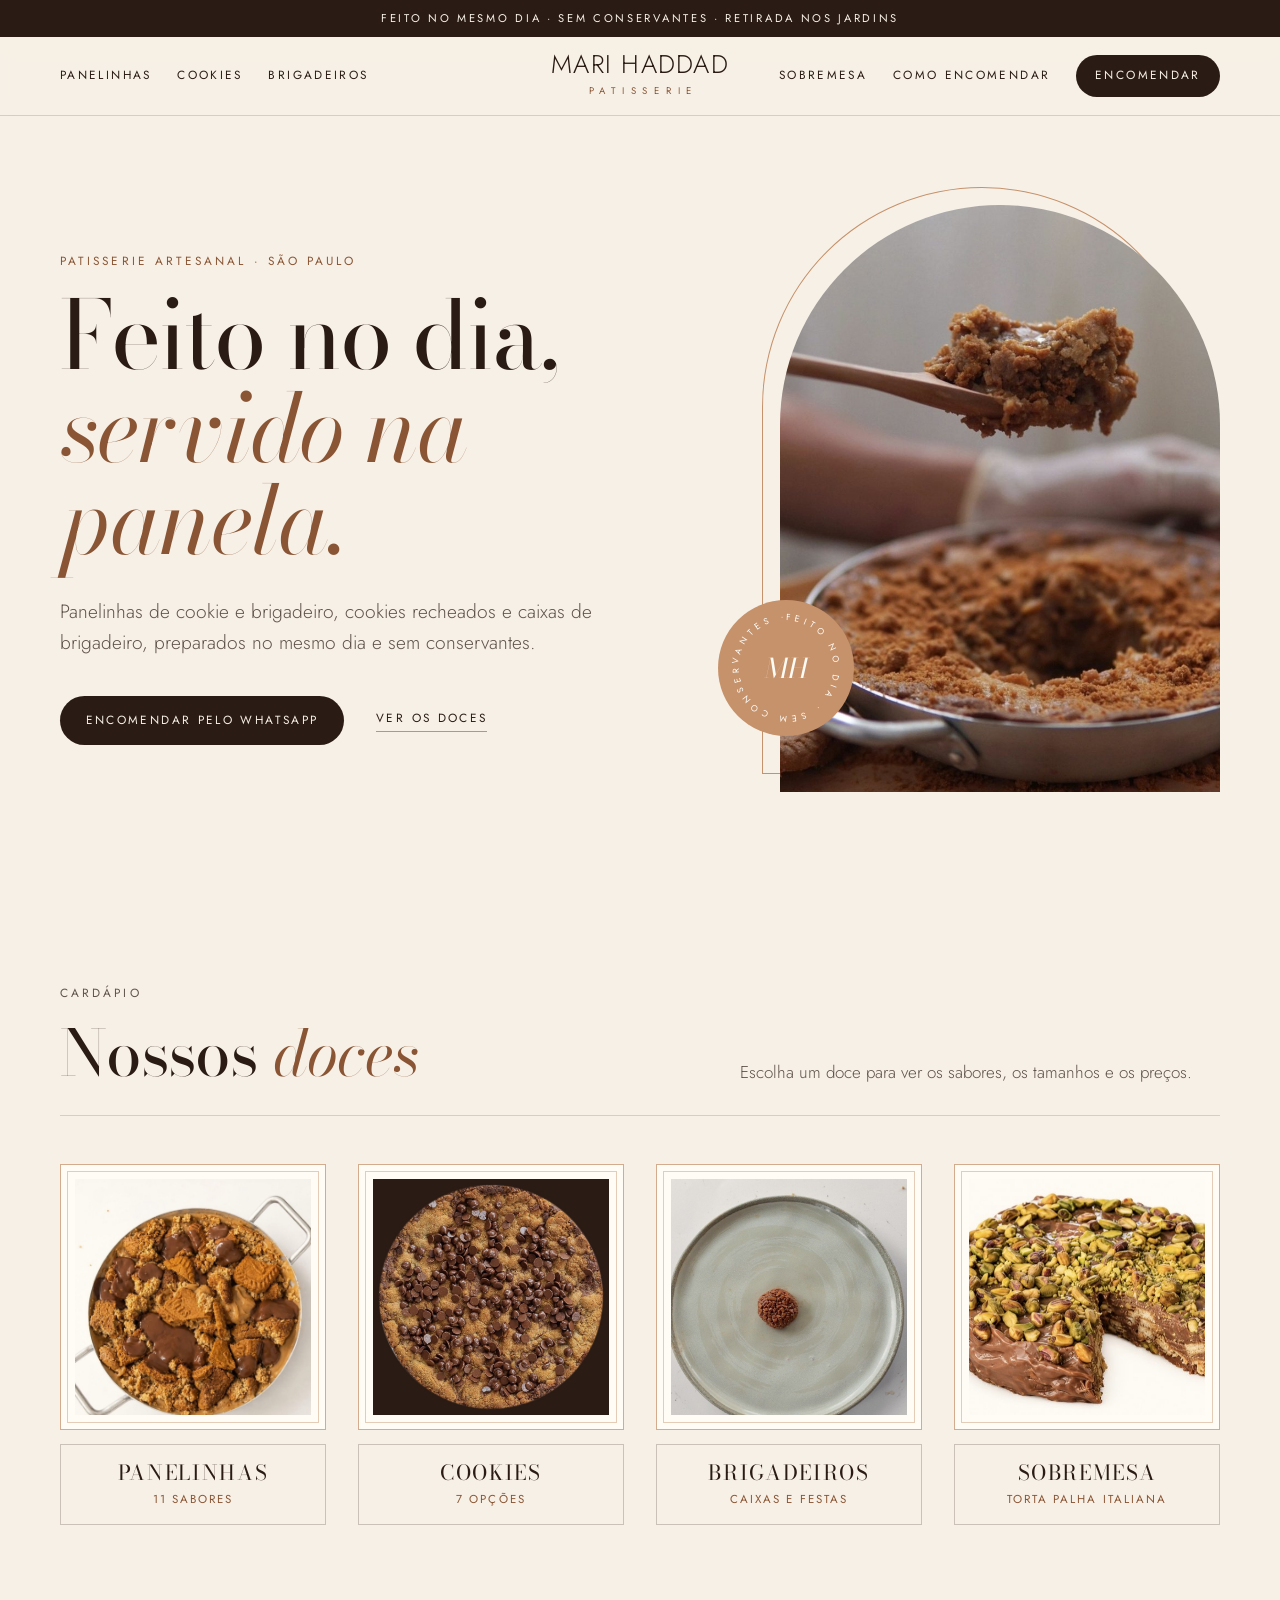
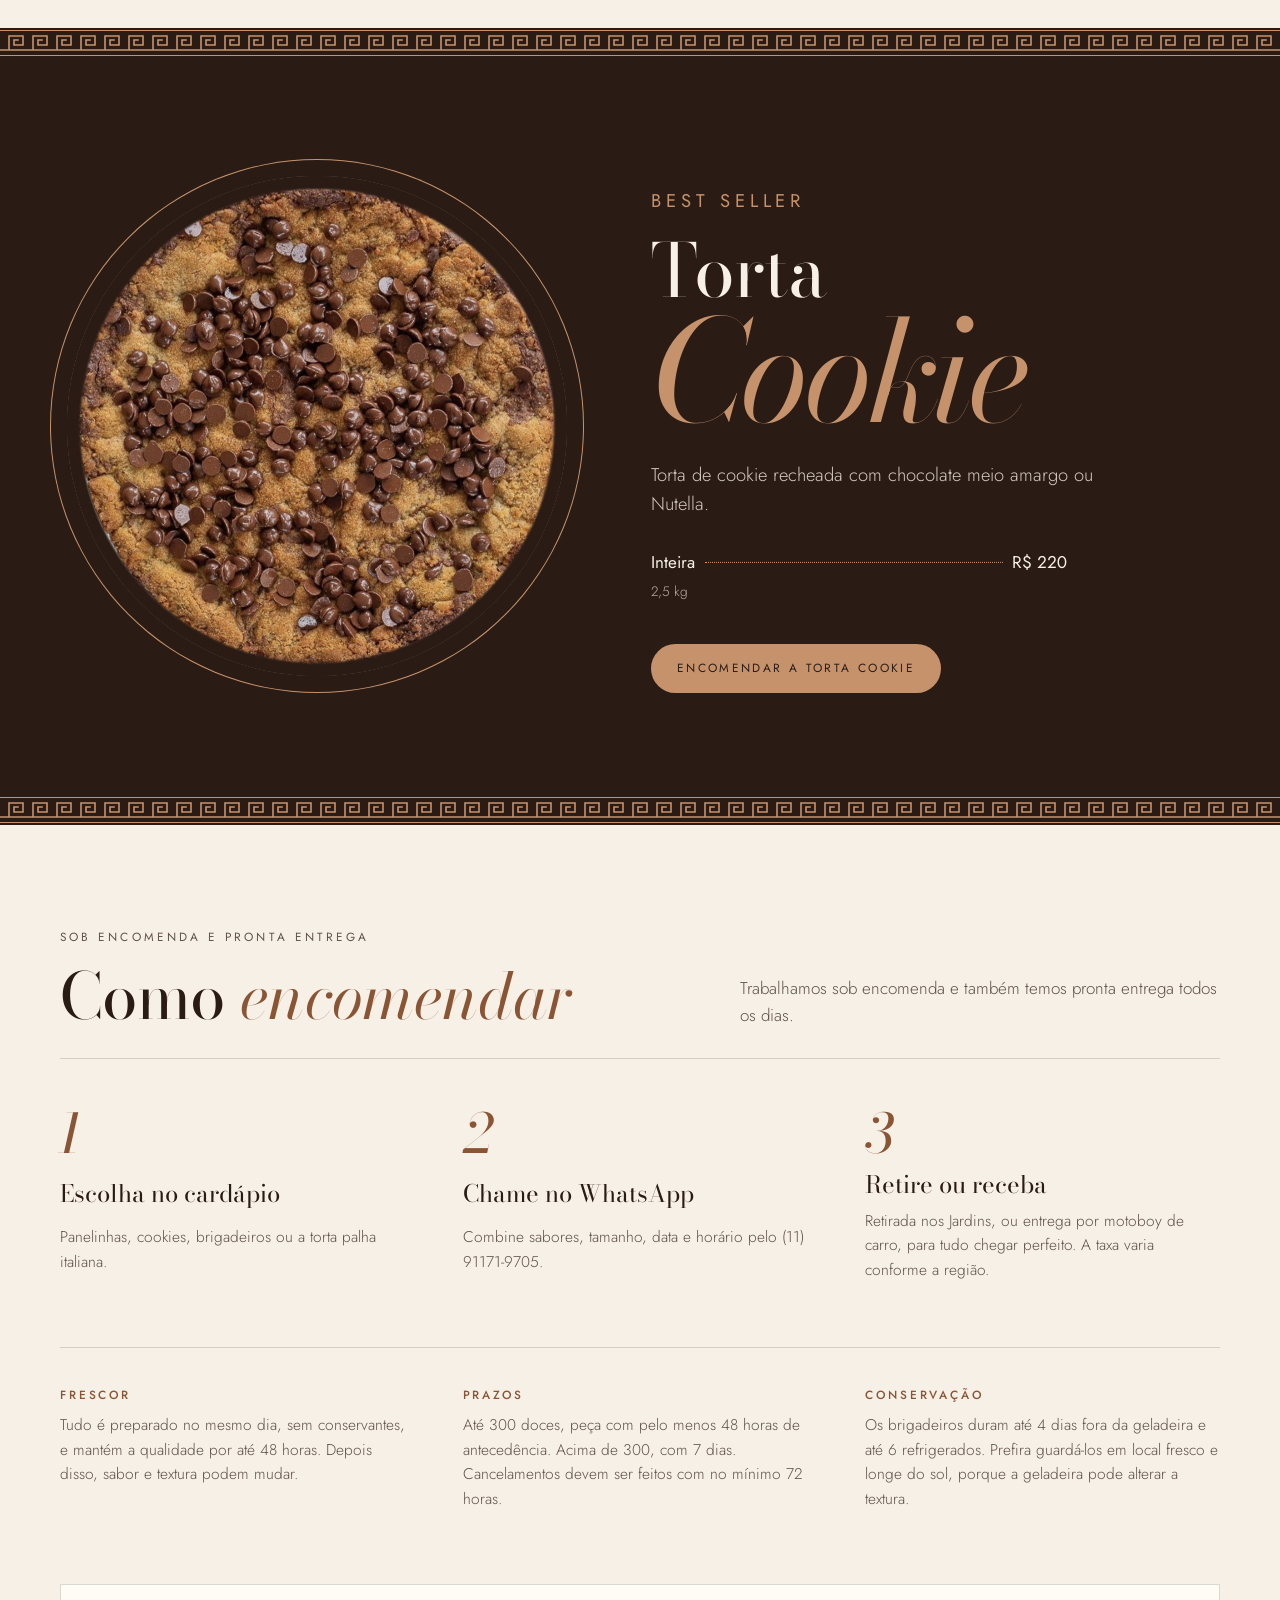
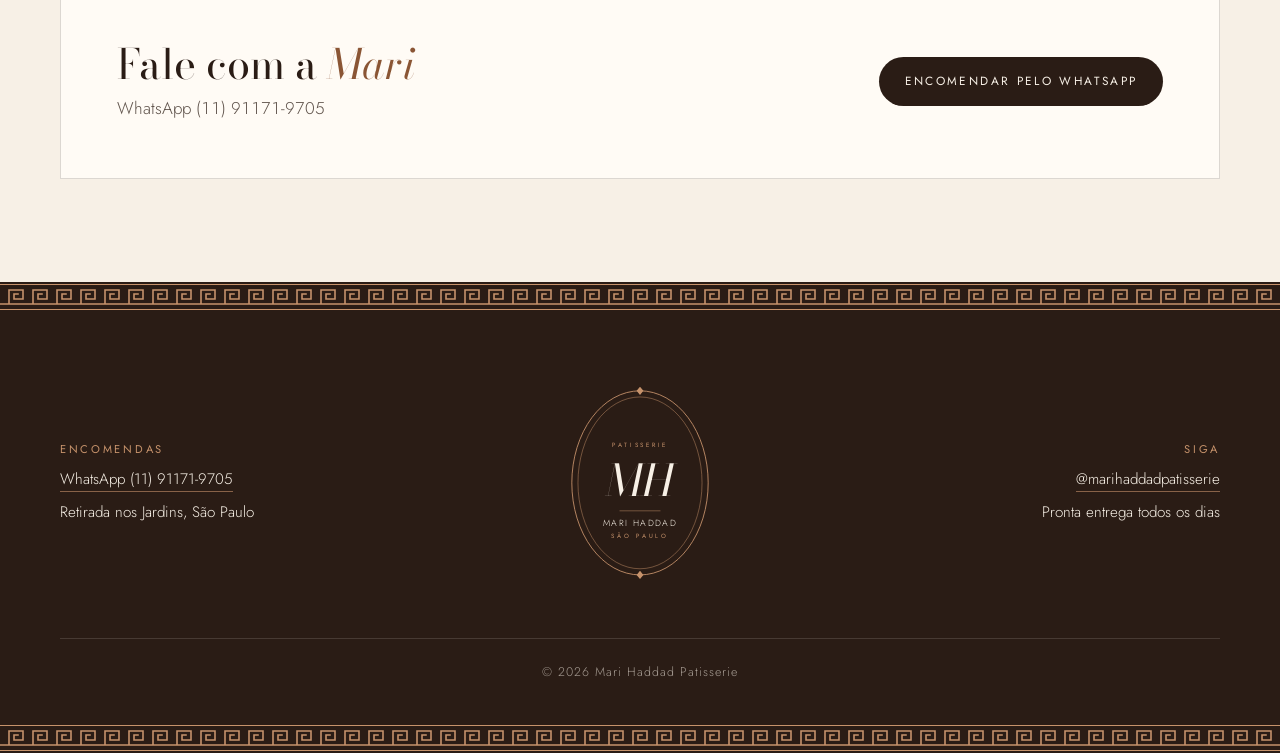
==== index.html @ 7f88c67e "Site minimalista: página inicial com os 4 doces e uma página para cada Co-Authored-By: Claude Opus 5" ====
<!DOCTYPE html>
<html lang="pt-BR">
<head>
<meta charset="utf-8">
<meta name="viewport" content="width=device-width, initial-scale=1">
<title>Mari Haddad Patisserie</title>
<meta name="description" content="Panelinhas de cookie e brigadeiro, cookies recheados, caixas de brigadeiro e tortas, feitos no dia e sem conservantes. Encomendas pelo WhatsApp, retirada nos Jardins, São Paulo.">
<meta property="og:title" content="Mari Haddad Patisserie">
<meta property="og:description" content="Panelinhas de cookie e brigadeiro, cookies recheados, caixas de brigadeiro e tortas, feitos no dia e sem conservantes. Encomendas pelo WhatsApp, retirada nos Jardins, São Paulo.">
<meta property="og:type" content="website">
<meta property="og:url" content="https://marihaddadpatisserie.pages.dev/">
<meta property="og:image" content="https://marihaddadpatisserie.pages.dev/img/og-logo.jpg">
<meta property="og:image:width" content="1200">
<meta property="og:image:height" content="630">
<meta property="og:image:alt" content="Logo Mari Haddad Patisserie">
<meta name="twitter:card" content="summary_large_image">
<meta name="theme-color" content="#2A1C15">
<link rel="icon" type="image/png" sizes="512x512" href="/img/icone-512.png">
<link rel="apple-touch-icon" href="/img/icone-180.png">
<link rel="preconnect" href="https://fonts.googleapis.com">
<link rel="preconnect" href="https://fonts.gstatic.com" crossorigin>
<link rel="stylesheet" href="https://fonts.googleapis.com/css2?family=Bodoni+Moda:ital,opsz,wght@0,6..96,400..600;1,6..96,400..600&amp;family=Jost:wght@300;400;500&amp;display=swap">
<link rel="stylesheet" href="estilo.css?v=3">
</head>
<body>

<div class="aviso">Feito no mesmo dia · Sem conservantes · Retirada nos Jardins</div>

<header class="cabecalho">
  <div class="cabecalho-inner">
    <nav class="nav nav-esq" aria-label="Cardápio"><a href="panelinhas.html">Panelinhas</a><a href="cookies.html">Cookies</a><a href="brigadeiros.html">Brigadeiros</a></nav>
    <a class="marca" href="index.html" aria-label="Mari Haddad Patisserie, início">
      <span class="marca-nome">MARI HADDAD</span>
      <span class="marca-sub">PATISSERIE</span>
    </a>
    <div class="nav nav-dir"><a href="sobremesa.html">Sobremesa</a><a href="index.html#encomendar">Como encomendar</a><a class="botao" href="https://wa.me/5511911719705?text=Ol%C3%A1%21%20Vim%20pelo%20site%20e%20gostaria%20de%20fazer%20uma%20encomenda." target="_blank" rel="noopener">Encomendar</a></div>
  </div>
  <nav class="nav-movel" aria-label="Seções"><a href="panelinhas.html">Panelinhas</a><a href="cookies.html">Cookies</a><a href="brigadeiros.html">Brigadeiros</a><a href="sobremesa.html">Sobremesa</a><a href="index.html#encomendar">Como encomendar</a></nav>
</header>

<main id="inicio">

  <section class="envelope hero">
    <div>
      <p class="sobre">Patisserie artesanal · São Paulo</p>
      <h1>Feito no dia, <em>servido na panela.</em></h1>
      <p class="lead">Panelinhas de cookie e brigadeiro, cookies recheados e caixas de brigadeiro, preparados no mesmo dia e sem conservantes.</p>
      <div class="acoes">
        <a class="botao" href="https://wa.me/5511911719705?text=Ol%C3%A1%21%20Vim%20pelo%20site%20e%20gostaria%20de%20fazer%20uma%20encomenda." target="_blank" rel="noopener">Encomendar pelo WhatsApp</a>
        <a class="link-seta" href="#doces">Ver os doces</a>
      </div>
    </div>
    <div class="hero-foto">
      <figure class="arco"><img src="img/lotus-biscoff.jpg" alt="Colherada da panelinha Lotus Biscoff" width="802" height="1100" fetchpriority="high"></figure>
      <svg class="selo" viewBox="0 0 200 200" aria-hidden="true">
            <circle cx="100" cy="100" r="100" class="selo-fundo"/>
            <defs><path id="anel" d="M100,30 a70,70 0 1,1 -0.01,0"/></defs>
            <g class="selo-anel"><text><textPath href="#anel" textLength="436" lengthAdjust="spacing">FEITO NO DIA • SEM CONSERVANTES • </textPath></text></g>
            <text x="100" y="114" text-anchor="middle" class="selo-mh">MH</text>
          </svg>
    </div>
  </section>

  <section class="secao" id="doces" aria-labelledby="t-doces">
    <div class="envelope">
      <div class="secao-cab">
        <div>
          <p class="sobre">Cardápio</p>
          <h2 id="t-doces">Nossos <em>doces</em></h2>
        </div>
        <p>Escolha um doce para ver os sabores, os tamanhos e os preços.</p>
      </div>
      <div class="categorias">
        <a class="categoria" href="panelinhas.html">
          <figure class="moldura"><span class="quadro"><img src="img/lotus-cookie.jpg" alt="" width="1060" height="1100" loading="lazy"></span></figure>
          <span class="rotulo-cat"><strong>Panelinhas</strong><span>11 sabores</span></span>
        </a>
        <a class="categoria" href="cookies.html">
          <figure class="moldura"><span class="quadro"><img class="escuro" src="img/torta-cookie.jpg" alt="" width="900" height="900" loading="lazy"></span></figure>
          <span class="rotulo-cat"><strong>Cookies</strong><span>7 opções</span></span>
        </a>
        <a class="categoria" href="brigadeiros.html">
          <figure class="moldura"><span class="quadro"><img src="img/brigadeiro-prato.jpg" alt="" width="990" height="767" loading="lazy"></span></figure>
          <span class="rotulo-cat"><strong>Brigadeiros</strong><span>Caixas e festas</span></span>
        </a>
        <a class="categoria" href="sobremesa.html">
          <figure class="moldura"><span class="quadro"><img src="img/torta-palha.jpg" alt="" width="632" height="429" loading="lazy"></span></figure>
          <span class="rotulo-cat"><strong>Sobremesa</strong><span>Torta palha italiana</span></span>
        </a>
      </div>
    </div>
  </section>

  <section class="destaque" id="best-seller" aria-labelledby="t-best">
    <div class="grega" aria-hidden="true"></div>
    <div class="envelope destaque-inner">
      <figure class="prato"><img src="img/torta-cookie.jpg" alt="Torta Cookie vista de cima, coberta de gotas de chocolate" width="900" height="900" loading="lazy"></figure>
      <div>
        <p class="sobre">Best seller</p>
        <h2 id="t-best">Torta <em>Cookie</em></h2>
        <p>Torta de cookie recheada com chocolate meio amargo ou Nutella.</p>
        <div class="menu"><div class="linha"><span class="rot">Inteira</span><span class="pontos" aria-hidden="true"></span><span class="valor">R$ 220</span></div><span class="nota">2,5 kg</span></div>
        <a class="botao" href="https://wa.me/5511911719705?text=Ol%C3%A1%21%20Vim%20pelo%20site%20e%20gostaria%20de%20encomendar%3A%20Torta%20Cookie." target="_blank" rel="noopener">Encomendar a Torta Cookie</a>
      </div>
    </div>
    <div class="grega" aria-hidden="true"></div>
  </section>

  <section class="secao" id="encomendar" aria-labelledby="t-enc">
    <div class="envelope">
      <div class="secao-cab">
        <div>
          <p class="sobre">Sob encomenda e pronta entrega</p>
          <h2 id="t-enc">Como <em>encomendar</em></h2>
        </div>
        <p>Trabalhamos sob encomenda e também temos pronta entrega todos os dias.</p>
      </div>
      <ol class="passos">
        <li><h3>Escolha no cardápio</h3><p>Panelinhas, cookies, brigadeiros ou a torta palha italiana.</p></li>
        <li><h3>Chame no WhatsApp</h3><p>Combine sabores, tamanho, data e horário pelo (11) 91171-9705.</p></li>
        <li><h3>Retire ou receba</h3><p>Retirada nos Jardins, ou entrega por motoboy de carro, para tudo chegar perfeito. A taxa varia conforme a região.</p></li>
      </ol>
      <div class="infos">
        <div><h3>Frescor</h3><p>Tudo é preparado no mesmo dia, sem conservantes, e mantém a qualidade por até 48 horas. Depois disso, sabor e textura podem mudar.</p></div>
        <div><h3>Prazos</h3><p>Até 300 doces, peça com pelo menos 48 horas de antecedência. Acima de 300, com 7 dias. Cancelamentos devem ser feitos com no mínimo 72 horas.</p></div>
        <div><h3>Conservação</h3><p>Os brigadeiros duram até 4 dias fora da geladeira e até 6 refrigerados. Prefira guardá-los em local fresco e longe do sol, porque a geladeira pode alterar a textura.</p></div>
      </div>
      <div class="chamada">
        <div>
          <h3>Fale com a <em>Mari</em></h3>
          <p>WhatsApp (11) 91171-9705</p>
        </div>
        <a class="botao" href="https://wa.me/5511911719705?text=Ol%C3%A1%21%20Vim%20pelo%20site%20e%20gostaria%20de%20fazer%20uma%20encomenda." target="_blank" rel="noopener">Encomendar pelo WhatsApp</a>
      </div>
    </div>
  </section>

</main>

<footer class="rodape">
  <div class="grega" aria-hidden="true"></div>
  <div class="envelope rodape-corpo">
    <div class="rodape-inner">
      <div class="rodape-col">
        <span class="rotulo">Encomendas</span>
        <a href="https://wa.me/5511911719705?text=Ol%C3%A1%21%20Vim%20pelo%20site%20e%20gostaria%20de%20fazer%20uma%20encomenda." target="_blank" rel="noopener">WhatsApp (11) 91171-9705</a>
        <span>Retirada nos Jardins, São Paulo</span>
      </div>
      <svg class="brasao" viewBox="0 0 220 290" role="img" aria-label="Mari Haddad Patisserie, São Paulo">
          <ellipse cx="110" cy="145" rx="100" ry="135" class="b-traco"/>
          <ellipse cx="110" cy="145" rx="91" ry="126" class="b-traco fino"/>
          <path d="M110 4 l5 6 -5 6 -5 -6z M110 274 l5 6 -5 6 -5 -6z" class="b-ponto"/>
          <text x="110" y="92" text-anchor="middle" class="b-sup">PATISSERIE</text>
          <text x="110" y="165" text-anchor="middle" class="b-mh">MH</text>
          <line x1="80" y1="186" x2="140" y2="186" class="b-traco fino"/>
          <text x="110" y="208" text-anchor="middle" class="b-nome">MARI HADDAD</text>
          <text x="110" y="226" text-anchor="middle" class="b-sup">SÃO PAULO</text>
        </svg>
      <div class="rodape-col dir">
        <span class="rotulo">Siga</span>
        <a href="https://www.instagram.com/marihaddadpatisserie/" target="_blank" rel="noopener">@marihaddadpatisserie</a>
        <span>Pronta entrega todos os dias</span>
      </div>
    </div>
    <p class="copyright">© 2026 Mari Haddad Patisserie</p>
  </div>
  <div class="grega" aria-hidden="true"></div>
</footer>

<a class="botao flutuante" href="https://wa.me/5511911719705?text=Ol%C3%A1%21%20Vim%20pelo%20site%20e%20gostaria%20de%20fazer%20uma%20encomenda." target="_blank" rel="noopener">Encomendar</a>

<script>
(function () {
  var botao = document.querySelector('.flutuante');
  var topo = document.querySelector('.hero .acoes');
  if (!botao) return;
  if (!topo || !('IntersectionObserver' in window)) { botao.classList.add('visivel'); return; }
  new IntersectionObserver(function (itens) {
    botao.classList.toggle('visivel', !itens[0].isIntersecting);
  }).observe(topo);
})();
</script>

</body>
</html>
---- estilo.css ----
:root {
  /* Cardápio de maison: logotipo centrado, hero em arco, intervalo escuro do best seller, preços com pontilhado de menu */
  --papel: #F7F0E6;
  --leite: #FFFBF5;
  --cacau: #2A1C15;
  --caramelo: #C6926B;
  --caramelo-tinta: #8A5534;
  --pistache: #DCDDC3;
  --linha: color-mix(in srgb, var(--cacau) 16%, transparent);
  --suave: color-mix(in srgb, var(--cacau) 74%, var(--papel));
  --display: "Bodoni Moda", "Bodoni 72", Didot, "Times New Roman", serif;
  --texto: "Jost", "Futura", "Avenir Next", "Helvetica Neue", Arial, sans-serif;
  --largura: 1240px;
  --gutter: clamp(16px, 4vw, 40px);
  color-scheme: light;
}
*, *::before, *::after { box-sizing: border-box; }
html { scroll-behavior: smooth; scroll-padding-top: 110px; }
body {
  margin: 0; background: var(--papel); color: var(--cacau);
  font-family: var(--texto); font-weight: 300; font-size: 1.0625rem; line-height: 1.6;
  -webkit-font-smoothing: antialiased; overflow-x: clip;
}
img { max-width: 100%; height: auto; display: block; }
a { color: inherit; }
a:focus-visible, button:focus-visible { outline: 2px solid var(--caramelo-tinta); outline-offset: 3px; }
h1, h2, h3 { font-family: var(--display); font-weight: 400; margin: 0; text-wrap: balance; }
h2 { font-size: clamp(2.4rem, 5.4vw, 4rem); line-height: 1.02; letter-spacing: -0.01em; }
h2 em, h1 em { color: var(--caramelo-tinta); }
h3 { font-size: 1.6rem; line-height: 1.15; }
p { margin: 0; }
.envelope { max-width: var(--largura); margin: 0 auto; padding-inline: var(--gutter); }
.sobre {
  font-size: 0.74rem; letter-spacing: 0.26em; text-transform: uppercase; font-weight: 400;
  color: var(--caramelo-tinta); margin-bottom: 1.1rem;
}

/* Aviso e cabeçalho */
.aviso {
  background: var(--cacau); color: var(--papel); text-align: center;
  font-size: 0.7rem; letter-spacing: 0.24em; text-transform: uppercase; font-weight: 400;
  padding: 0.6rem var(--gutter);
}
.cabecalho {
  position: sticky; top: 0; z-index: 20;
  background: color-mix(in srgb, var(--papel) 93%, transparent);
  backdrop-filter: blur(10px); -webkit-backdrop-filter: blur(10px);
  border-bottom: 1px solid var(--linha);
}
.cabecalho-inner {
  max-width: var(--largura); margin: 0 auto; padding: 0.95rem var(--gutter);
  display: grid; grid-template-columns: 1fr auto 1fr; align-items: center; gap: 1.5rem;
}
.nav { display: flex; gap: 1.6rem; align-items: center; }
.nav a, .nav-movel a {
  font-size: 0.74rem; letter-spacing: 0.2em; text-transform: uppercase; font-weight: 400;
  text-decoration: none; white-space: nowrap;
}
.nav a:hover, .nav-movel a:hover { color: var(--caramelo-tinta); }
.nav-dir { justify-content: flex-end; }
.marca { text-align: center; text-decoration: none; display: block; }
.marca-nome { display: block; font-weight: 300; font-size: 1.6rem; letter-spacing: 0.05em; line-height: 1; }
.marca-sub {
  display: block; font-weight: 400; font-size: 0.6rem; letter-spacing: 0.7em; padding-left: 0.7em;
  margin-top: 0.4rem; color: var(--caramelo-tinta);
}
.botao {
  display: inline-flex; align-items: center; justify-content: center; gap: 0.6rem;
  background: var(--cacau); color: var(--papel); text-decoration: none;
  font-size: 0.74rem; letter-spacing: 0.2em; text-transform: uppercase; font-weight: 400;
  padding: 0.95rem 1.6rem; border-radius: 999px; transition: background .3s ease, color .3s ease;
}
.botao:hover { background: var(--caramelo-tinta); }
.nav .botao { padding: 0.7rem 1.2rem; }
.nav-movel { display: none; }
.flutuante { display: none; }

/* Hero */
.hero {
  display: grid; grid-template-columns: 1.15fr 0.85fr; gap: clamp(2.5rem, 6vw, 6rem); align-items: center;
  padding-block: clamp(3rem, 7vw, 6.5rem);
}
h1 {
  font-size: clamp(3.1rem, 7.4vw, 6.6rem); line-height: 0.98; letter-spacing: -0.02em;
}
h1 em { display: block; }
.lead { font-size: 1.2rem; max-width: 34rem; margin-top: 1.8rem; color: var(--suave); }
.acoes { display: flex; flex-wrap: wrap; align-items: center; gap: 1.2rem 2rem; margin-top: 2.4rem; }
.link-seta {
  font-size: 0.74rem; letter-spacing: 0.2em; text-transform: uppercase; font-weight: 400;
  text-decoration: none; border-bottom: 1px solid var(--caramelo); padding-bottom: 3px;
}
.hero-foto { position: relative; justify-self: end; width: 100%; max-width: 440px; }
.hero-foto::before {
  content: ""; position: absolute; inset: 0; transform: translate(-18px, -18px);
  border: 1px solid var(--caramelo); border-radius: 50% 50% 0 0 / 37.5% 37.5% 0 0; pointer-events: none;
}
.arco {
  position: relative; z-index: 1; aspect-ratio: 3 / 4; overflow: hidden;
  border-radius: 50% 50% 0 0 / 37.5% 37.5% 0 0; margin: 0;
}
.arco img { width: 100%; height: 100%; object-fit: cover; }
.selo { position: absolute; z-index: 2; width: 136px; left: -62px; bottom: 56px; overflow: visible; }
.selo-fundo { fill: var(--caramelo); }
.selo-anel { transform-origin: 100px 100px; animation: girar 40s linear infinite; }
.selo-anel text { fill: var(--leite); font-family: var(--texto); font-size: 13px; font-weight: 400; }
.selo-mh { fill: var(--leite); font-family: var(--display); font-style: italic; font-size: 40px; }
@keyframes girar { to { transform: rotate(360deg); } }

/* Best seller */
.destaque { background: var(--cacau); color: var(--papel); }
.destaque-inner {
  display: grid; grid-template-columns: 0.95fr 1.05fr; gap: clamp(2.5rem, 6vw, 6rem); align-items: center;
  padding-block: clamp(4rem, 8vw, 7rem);
}
.prato {
  margin: 0; border-radius: 50%; overflow: hidden; aspect-ratio: 1;
  box-shadow: 0 0 0 16px var(--cacau), 0 0 0 17px var(--caramelo);
  max-width: 500px; width: 100%; justify-self: center;
}
.prato img { width: 100%; height: 100%; object-fit: cover; }
.destaque .sobre { color: var(--caramelo); }
.destaque h2 { font-size: clamp(3rem, 6vw, 4.6rem); }
.destaque h2 em { display: block; color: var(--caramelo); font-size: clamp(4.4rem, 11vw, 9.5rem); line-height: 0.9; letter-spacing: -0.03em; }
.destaque p { font-size: 1.15rem; max-width: 30rem; margin-top: 1.6rem; color: color-mix(in srgb, var(--papel) 82%, var(--cacau)); }
.destaque .menu { max-width: 26rem; margin-top: 1.6rem; }
.destaque .pontos { border-color: var(--caramelo); }
.destaque .botao { background: var(--caramelo); color: var(--cacau); margin-top: 2.2rem; }
.destaque .botao:hover { background: var(--papel); }

/* Seções */
.secao { padding-block: clamp(4rem, 8vw, 7rem); }
.secao-cab {
  display: grid; grid-template-columns: 1fr minmax(0, 30rem); gap: 1.5rem 3rem; align-items: end;
  padding-bottom: 1.8rem; margin-bottom: 3rem; border-bottom: 1px solid var(--linha);
}
.secao-cab p { color: var(--suave); }

/* Menu com pontilhado */
.menu { margin: 0; display: grid; gap: 0.15rem; }
.linha { display: flex; align-items: baseline; gap: 0.6rem; }
.menu .linha { padding-block: 0.3rem; }
.rot { font-weight: 400; white-space: nowrap; }
.nota { display: block; font-size: 0.85rem; color: var(--suave); margin: -0.15rem 0 0.35rem; }
.destaque .nota { color: color-mix(in srgb, var(--papel) 70%, var(--cacau)); }
.pontos { flex: 1; min-width: 1.5rem; border-bottom: 1px dotted var(--caramelo-tinta); transform: translateY(-0.3em); }
.valor, .preco { margin: 0; font-weight: 400; font-variant-numeric: tabular-nums lining-nums; white-space: nowrap; }

/* Panelinhas */
.grade { display: grid; grid-template-columns: repeat(2, minmax(0, 1fr)); gap: 2.6rem 1rem; }
@media (min-width: 700px) { .grade { grid-template-columns: repeat(3, minmax(0, 1fr)); gap: 3.2rem 2rem; } }
@media (min-width: 1100px) { .grade { grid-template-columns: repeat(4, minmax(0, 1fr)); gap: 3.4rem 2.2rem; } }
.item { display: flex; flex-direction: column; gap: 0.6rem; }
.moldura {
  margin: 0 0 0.5rem; background: var(--leite);
  padding: clamp(9px, 1.4vw, 14px);
  border: 1px solid color-mix(in srgb, var(--caramelo) 75%, transparent);
  outline: 1px solid color-mix(in srgb, var(--caramelo) 45%, transparent);
  outline-offset: calc(-1 * clamp(5px, 0.8vw, 8px));
}
.quadro { display: block; position: relative; aspect-ratio: 1; overflow: hidden; }
.quadro img { position: absolute; inset: 0; width: 100%; height: 100%; object-fit: cover; mix-blend-mode: multiply; transition: transform .7s ease; }
.item:hover .quadro img { transform: scale(1.04); }
.desc { font-size: 0.97rem; color: var(--suave); }
.item-pe { margin-top: auto; display: grid; gap: 1rem; padding-top: 0.4rem; }
.pedir {
  justify-self: start; align-self: start; font-size: 0.72rem; letter-spacing: 0.2em; text-transform: uppercase; font-weight: 500;
  color: var(--caramelo-tinta); text-decoration: none; border-bottom: 1px solid currentColor; padding-bottom: 2px;
}
.pedir:hover { color: var(--cacau); }

/* Cookies */
.cookies-sec { background: var(--leite); }
.cookies { list-style: none; margin: 0; padding: 0; display: grid; grid-template-columns: repeat(2, minmax(0, 1fr)); gap: 2.6rem 4rem; }
.cookie { display: grid; grid-template-columns: 96px 1fr; gap: 1.4rem; align-items: start; }
.mini { width: 96px; aspect-ratio: 4 / 5; object-fit: cover; border-radius: 48px 48px 0 0; }
.cookie-texto { display: grid; gap: 0.5rem; }
.cookie-linha h3 { font-size: 1.45rem; }
.cookie-texto p { font-size: 0.97rem; color: var(--suave); }

/* Brigadeiros */
.brig { display: grid; grid-template-columns: 1fr 1fr; gap: clamp(2.5rem, 6vw, 6rem); align-items: start; }
.colagem { position: relative; padding-bottom: 18%; margin: 0; }
.colagem .grande {
  width: 82%; aspect-ratio: 5 / 6; object-fit: cover; background: var(--leite);
  padding: 12px; border: 1px solid color-mix(in srgb, var(--caramelo) 75%, transparent);
  outline: 1px solid color-mix(in srgb, var(--caramelo) 45%, transparent); outline-offset: -7px;
}
.colagem .pequena {
  position: absolute; right: 0; bottom: 0; width: 42%; aspect-ratio: 3 / 4; object-fit: cover;
  border: 10px solid var(--papel);
  outline: 1px solid color-mix(in srgb, var(--caramelo) 75%, transparent); outline-offset: -4px;
}
.blocos { display: grid; gap: 2.6rem; }
.bloco { display: grid; gap: 0.8rem; padding-bottom: 2.6rem; border-bottom: 1px solid var(--linha); }
.bloco:last-child { border-bottom: 0; padding-bottom: 0; }
.bloco p { color: var(--suave); font-size: 0.97rem; }
.sabores { list-style: none; padding: 0; margin: 0.2rem 0 0; display: flex; flex-wrap: wrap; gap: 0.5rem; }
.sabores li {
  font-size: 0.72rem; letter-spacing: 0.16em; text-transform: uppercase; font-weight: 400;
  border: 1px solid var(--caramelo); color: var(--caramelo-tinta); padding: 0.35rem 0.8rem; border-radius: 999px;
}

/* Sobremesa */
.sobremesa-sec { background: var(--pistache); }
.sobremesa { display: grid; grid-template-columns: 0.9fr 1.1fr; gap: clamp(2.5rem, 6vw, 6rem); align-items: center; }
.sobremesa .sobre { color: var(--cacau); }
.sobremesa p { font-size: 1.1rem; max-width: 30rem; margin-top: 1.4rem; color: color-mix(in srgb, var(--cacau) 80%, var(--pistache)); }
.sobremesa .menu { max-width: 24rem; margin-top: 1.6rem; }
.sobremesa .pontos { border-color: var(--cacau); }
.sobremesa .nota-pe { font-size: 0.9rem; margin-top: 0.8rem; }
.sobremesa .botao { margin-top: 2rem; }
.tortas { position: relative; margin: 0; }
.tortas .inteira { width: 100%; mix-blend-mode: multiply; }
.tortas .fatia {
  width: 46%; position: absolute; left: 0; top: -12%; aspect-ratio: 3 / 2; object-fit: cover;
  border: 10px solid var(--pistache);
}

/* Como encomendar */
.passos { list-style: none; margin: 0; padding: 0; display: grid; grid-template-columns: repeat(3, minmax(0, 1fr)); gap: 2rem 3rem; counter-reset: passo; }
.passos li { counter-increment: passo; display: grid; gap: 0.6rem; }
.passos li::before {
  content: counter(passo); font-family: var(--display); font-style: italic; font-size: 3.4rem; line-height: 1;
  color: var(--caramelo-tinta);
}
.passos h3 { font-size: 1.5rem; }
.passos p { color: var(--suave); font-size: 0.97rem; }
.infos {
  display: grid; grid-template-columns: repeat(3, minmax(0, 1fr)); gap: 2rem 3rem;
  margin-top: 4rem; padding-top: 2.5rem; border-top: 1px solid var(--linha);
}
.infos h3 {
  font-family: var(--texto); font-size: 0.74rem; letter-spacing: 0.24em; text-transform: uppercase; font-weight: 500;
  color: var(--caramelo-tinta); margin-bottom: 0.7rem;
}
.infos p { font-size: 0.97rem; color: var(--suave); }
.chamada {
  margin-top: 4.5rem; background: var(--leite); border: 1px solid var(--linha);
  padding: clamp(2rem, 5vw, 3.5rem); display: flex; flex-wrap: wrap; align-items: center; justify-content: space-between; gap: 1.5rem 3rem;
}
.chamada h3 { font-size: clamp(1.9rem, 3.6vw, 2.6rem); }
.chamada h3 em { color: var(--caramelo-tinta); }
.chamada p { color: var(--suave); margin-top: 0.4rem; font-variant-numeric: tabular-nums; }

/* Friso de grega */
.grega { position: relative; height: 30px; background: var(--cacau); }
.grega::before {
  content: ""; position: absolute; inset: 0; background: var(--caramelo);
  -webkit-mask: url("data:image/svg+xml,%3Csvg xmlns='http://www.w3.org/2000/svg' width='24' height='30' viewBox='0 0 24 30'%3E%3Cg fill='none' stroke='%23000' stroke-linecap='square'%3E%3Cpath d='M0 2.5H24M0 27.5H24' stroke-width='1'/%3E%3Cpath d='M0 22H24M5 22V8H19V17H10V12H14' stroke-width='1.6'/%3E%3C/g%3E%3C/svg%3E") repeat-x center / 24px 30px;
  mask: url("data:image/svg+xml,%3Csvg xmlns='http://www.w3.org/2000/svg' width='24' height='30' viewBox='0 0 24 30'%3E%3Cg fill='none' stroke='%23000' stroke-linecap='square'%3E%3Cpath d='M0 2.5H24M0 27.5H24' stroke-width='1'/%3E%3Cpath d='M0 22H24M5 22V8H19V17H10V12H14' stroke-width='1.6'/%3E%3C/g%3E%3C/svg%3E") repeat-x center / 24px 30px;
}

/* Rodapé */
.rodape { background: var(--cacau); color: var(--papel); }
.rodape-corpo { padding-block: 4.5rem 2.5rem; }
.rodape-inner { display: grid; grid-template-columns: 1fr auto 1fr; gap: 2.5rem; align-items: center; }
.rodape-col { display: grid; gap: 0.5rem; font-size: 0.95rem; }
.rodape-col.dir { text-align: right; }
.rodape-col .rotulo { font-size: 0.7rem; letter-spacing: 0.24em; text-transform: uppercase; color: var(--caramelo); font-weight: 400; }
.rodape a { text-decoration: none; border-bottom: 1px solid color-mix(in srgb, var(--caramelo) 60%, transparent); justify-self: start; }
.rodape-col.dir a { justify-self: end; }
.brasao { width: 150px; }
.b-traco { fill: none; stroke: var(--caramelo); stroke-width: 1.3; }
.b-traco.fino { stroke-width: 0.7; }
.b-ponto { fill: var(--caramelo); }
.b-sup { fill: var(--caramelo); font-family: var(--texto); font-size: 9px; letter-spacing: 4px; font-weight: 400; }
.b-mh { fill: var(--papel); font-family: var(--display); font-style: italic; font-size: 64px; }
.b-nome { fill: var(--papel); font-family: var(--texto); font-size: 13px; letter-spacing: 2px; font-weight: 300; }
.copyright {
  margin-top: 3.5rem; padding-top: 1.5rem; border-top: 1px solid color-mix(in srgb, var(--papel) 14%, transparent);
  font-size: 0.78rem; letter-spacing: 0.08em; color: color-mix(in srgb, var(--papel) 60%, var(--cacau)); text-align: center;
}

/* Responsivo */
@media (max-width: 960px) {
  .nav-esq, .nav-dir { display: none; }
  .cabecalho-inner { grid-template-columns: 1fr; padding-block: 0.8rem 0.5rem; }
  .marca-nome { font-size: 1.35rem; }
  .nav-movel {
    display: flex; gap: 1.4rem; overflow-x: auto; padding: 0.55rem var(--gutter) 0.75rem;
    scrollbar-width: none; justify-content: safe center;
  }
  .nav-movel::-webkit-scrollbar { display: none; }
  .flutuante {
    display: inline-flex; position: fixed; z-index: 30; right: 16px; bottom: 16px;
    box-shadow: 0 10px 30px color-mix(in srgb, var(--cacau) 30%, transparent);
    opacity: 0; transform: translateY(14px); pointer-events: none;
    transition: opacity .3s ease, transform .3s ease;
  }
  .flutuante.visivel { opacity: 1; transform: none; pointer-events: auto; }
  .hero, .destaque-inner, .brig, .sobremesa { grid-template-columns: 1fr; }
  .hero-foto { justify-self: center; max-width: 290px; margin-top: 1.5rem; }
  .prato { max-width: 300px; }
  .colagem { max-width: 360px; margin-inline: auto; }
  .tortas { max-width: 380px; margin-inline: auto; }
  .hero-foto::before { transform: translate(-12px, -12px); }
  .selo { width: 104px; left: -8px; bottom: 32px; }
  .secao-cab { grid-template-columns: 1fr; }
  .cookies { grid-template-columns: 1fr; }
  .passos, .infos { grid-template-columns: 1fr; }
  .tortas { margin-top: 3rem; }
  .rodape-inner { grid-template-columns: 1fr; justify-items: center; text-align: center; }
  .rodape-col, .rodape-col.dir { text-align: center; justify-items: center; }
  .rodape a, .rodape-col.dir a { justify-self: center; }
}
@media (max-width: 699px) {
  .item h3 { font-size: 1.12rem; }
  .item .desc { font-size: 0.8rem; line-height: 1.45; }
  .item .menu { font-size: 0.86rem; }
  .item .nota { font-size: 0.74rem; }
  .item .pedir { font-size: 0.62rem; letter-spacing: 0.16em; }
}
@media (max-width: 420px) {
  .cookie { grid-template-columns: 76px 1fr; gap: 1rem; }
  .mini { width: 76px; border-radius: 38px 38px 0 0; }
  .cookie-linha h3 { font-size: 1.3rem; min-width: 0; }
}
@media (prefers-reduced-motion: reduce) {
  html { scroll-behavior: auto; }
  .selo-anel { animation: none; }
  .flutuante { transition: none; }
  .quadro img { transition: none; }
}

/* Categorias (página inicial) */
.categorias { display: grid; grid-template-columns: repeat(2, minmax(0, 1fr)); gap: 2rem 1rem; }
@media (min-width: 900px) { .categorias { grid-template-columns: repeat(4, minmax(0, 1fr)); gap: 2.5rem 2rem; } }
.categoria { display: grid; grid-template-rows: auto 1fr; gap: 0.9rem; text-decoration: none; }
.categoria .moldura { margin: 0; }
.categoria:hover .quadro img { transform: scale(1.04); }
.rotulo-cat {
  display: grid; gap: 0.3rem; text-align: center; padding: 1rem 0.6rem;
  border: 1px solid color-mix(in srgb, var(--cacau) 22%, transparent);
  transition: background .3s ease, border-color .3s ease;
}
.rotulo-cat strong {
  font-family: var(--display); font-weight: 400; text-transform: uppercase;
  letter-spacing: 0.08em; font-size: clamp(1rem, 2.4vw, 1.3rem); line-height: 1.15;
}
.rotulo-cat span { font-size: 0.72rem; letter-spacing: 0.18em; text-transform: uppercase; color: var(--caramelo-tinta); font-weight: 400; }
.categoria:hover .rotulo-cat { background: var(--leite); border-color: var(--caramelo); }
.quadro img.escuro { mix-blend-mode: normal; }

/* Voltar (páginas de categoria) */
.voltar { padding-top: 2rem; }
.voltar a {
  font-size: 0.72rem; letter-spacing: 0.2em; text-transform: uppercase; font-weight: 400;
  text-decoration: none; border-bottom: 1px solid var(--caramelo); padding-bottom: 3px;
}
.pagina-cat .secao:first-of-type { padding-top: 2.5rem; }
.chamada-pagina { padding-block: 0 clamp(3.5rem, 7vw, 6rem); }
.chamada-pagina .chamada { margin-top: 0; }
@media (prefers-reduced-motion: reduce) { .rotulo-cat { transition: none; } }
.flutuante { border: 1px solid var(--caramelo); }
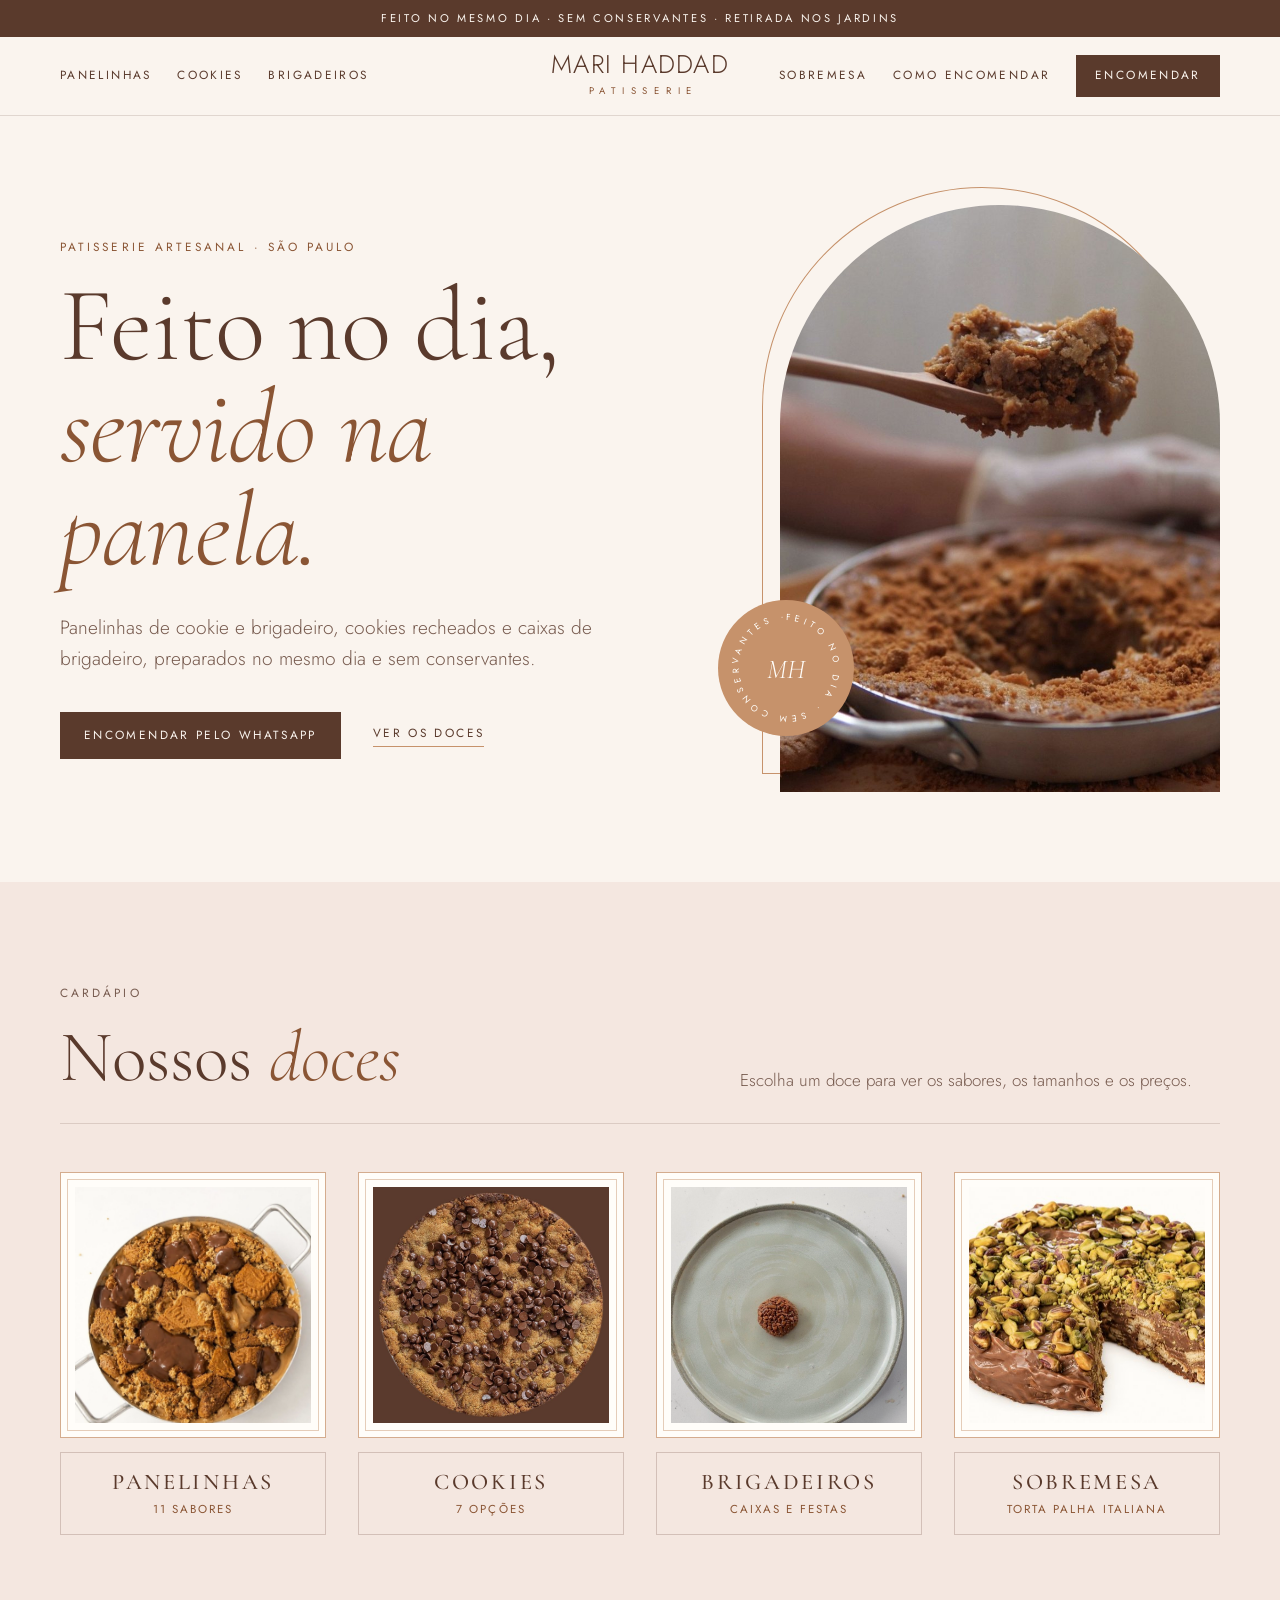
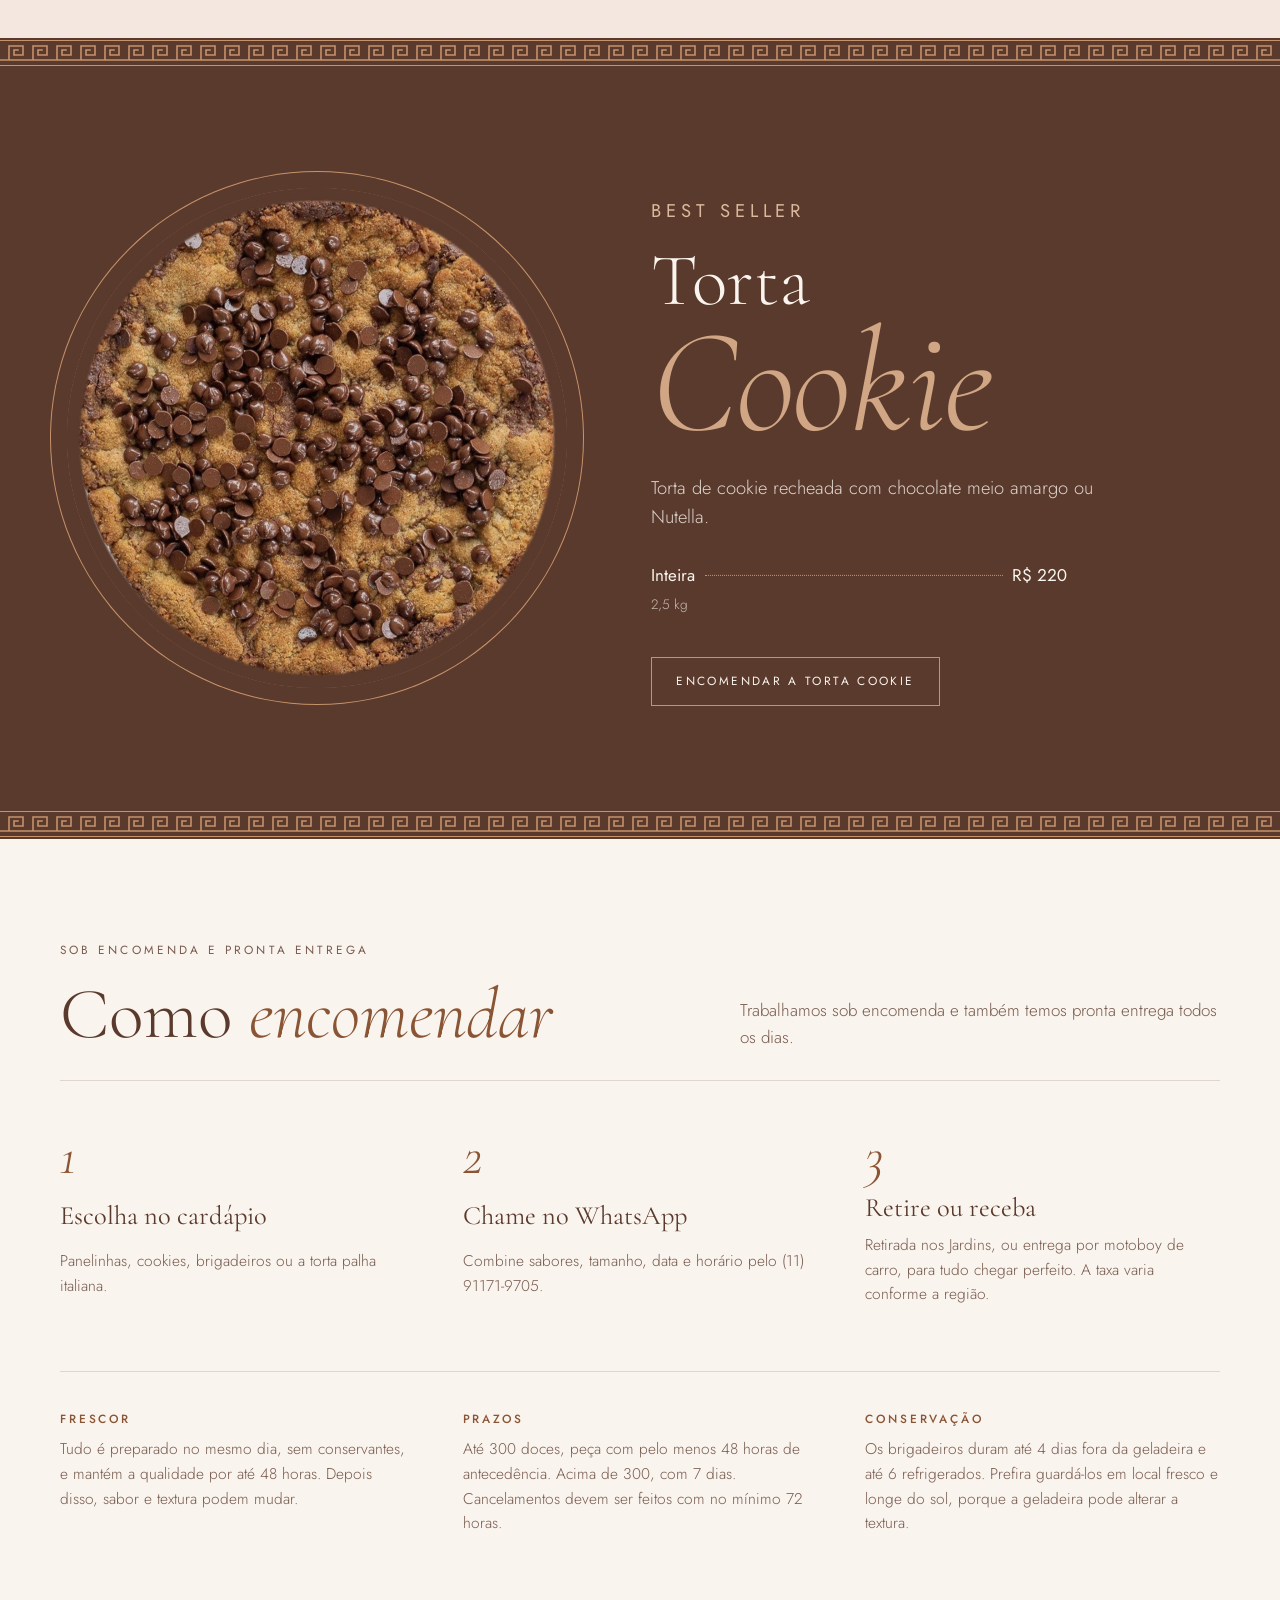
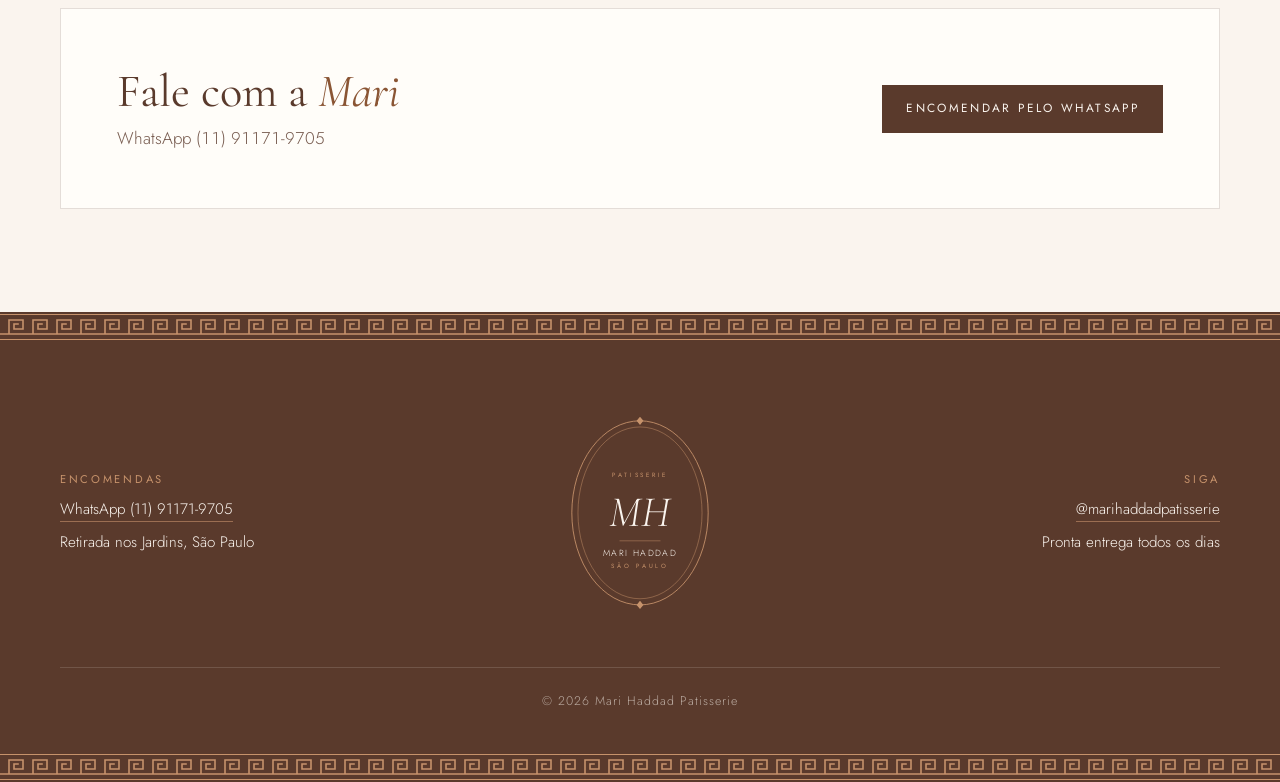
==== commit e824799e: "Visual mais delicado: tom cacau, Cormorant, nude rosado e botões leves Co-Authored-By: Claude Opus 5" ====
--- a/index.html
+++ b/index.html
@@ -14,13 +14,13 @@
 <meta property="og:image:height" content="630">
 <meta property="og:image:alt" content="Logo Mari Haddad Patisserie">
 <meta name="twitter:card" content="summary_large_image">
-<meta name="theme-color" content="#2A1C15">
+<meta name="theme-color" content="#5A3A2C">
 <link rel="icon" type="image/png" sizes="512x512" href="/img/icone-512.png">
 <link rel="apple-touch-icon" href="/img/icone-180.png">
 <link rel="preconnect" href="https://fonts.googleapis.com">
 <link rel="preconnect" href="https://fonts.gstatic.com" crossorigin>
-<link rel="stylesheet" href="https://fonts.googleapis.com/css2?family=Bodoni+Moda:ital,opsz,wght@0,6..96,400..600;1,6..96,400..600&amp;family=Jost:wght@300;400;500&amp;display=swap">
-<link rel="stylesheet" href="estilo.css?v=3">
+<link rel="stylesheet" href="https://fonts.googleapis.com/css2?family=Cormorant+Garamond:ital,wght@0,300;0,400;0,500;1,300;1,400&amp;family=Jost:wght@300;400;500&amp;display=swap">
+<link rel="stylesheet" href="estilo.css?v=4">
 </head>
 <body>
 
@@ -61,7 +61,7 @@
     </div>
   </section>
 
-  <section class="secao" id="doces" aria-labelledby="t-doces">
+  <section class="secao secao-rose" id="doces" aria-labelledby="t-doces">
     <div class="envelope">
       <div class="secao-cab">
         <div>
--- a/estilo.css
+++ b/estilo.css
@@ -1,14 +1,15 @@
 :root {
   /* Cardápio de maison: logotipo centrado, hero em arco, intervalo escuro do best seller, preços com pontilhado de menu */
-  --papel: #F7F0E6;
-  --leite: #FFFBF5;
-  --cacau: #2A1C15;
+  --papel: #FAF4EE;
+  --leite: #FFFDF9;
+  --rose: #F4E7E0;
+  --cacau: #5A3A2C;
   --caramelo: #C6926B;
   --caramelo-tinta: #8A5534;
   --pistache: #DCDDC3;
   --linha: color-mix(in srgb, var(--cacau) 16%, transparent);
-  --suave: color-mix(in srgb, var(--cacau) 74%, var(--papel));
-  --display: "Bodoni Moda", "Bodoni 72", Didot, "Times New Roman", serif;
+  --suave: color-mix(in srgb, var(--cacau) 82%, var(--papel));
+  --display: "Cormorant Garamond", Cormorant, Garamond, "Times New Roman", serif;
   --texto: "Jost", "Futura", "Avenir Next", "Helvetica Neue", Arial, sans-serif;
   --largura: 1240px;
   --gutter: clamp(16px, 4vw, 40px);
@@ -24,10 +25,11 @@
 img { max-width: 100%; height: auto; display: block; }
 a { color: inherit; }
 a:focus-visible, button:focus-visible { outline: 2px solid var(--caramelo-tinta); outline-offset: 3px; }
-h1, h2, h3 { font-family: var(--display); font-weight: 400; margin: 0; text-wrap: balance; }
-h2 { font-size: clamp(2.4rem, 5.4vw, 4rem); line-height: 1.02; letter-spacing: -0.01em; }
+h1, h2, h3 { font-family: var(--display); font-weight: 300; margin: 0; text-wrap: balance; }
+h3 { font-weight: 400; }
+h2 { font-size: clamp(2.7rem, 6vw, 4.5rem); line-height: 1.02; letter-spacing: 0; }
 h2 em, h1 em { color: var(--caramelo-tinta); }
-h3 { font-size: 1.6rem; line-height: 1.15; }
+h3 { font-size: 1.75rem; line-height: 1.15; }
 p { margin: 0; }
 .envelope { max-width: var(--largura); margin: 0 auto; padding-inline: var(--gutter); }
 .sobre {
@@ -68,7 +70,7 @@
   display: inline-flex; align-items: center; justify-content: center; gap: 0.6rem;
   background: var(--cacau); color: var(--papel); text-decoration: none;
   font-size: 0.74rem; letter-spacing: 0.2em; text-transform: uppercase; font-weight: 400;
-  padding: 0.95rem 1.6rem; border-radius: 999px; transition: background .3s ease, color .3s ease;
+  padding: 0.9rem 1.5rem; border-radius: 0; transition: background .3s ease, color .3s ease;
 }
 .botao:hover { background: var(--caramelo-tinta); }
 .nav .botao { padding: 0.7rem 1.2rem; }
@@ -81,7 +83,7 @@
   padding-block: clamp(3rem, 7vw, 6.5rem);
 }
 h1 {
-  font-size: clamp(3.1rem, 7.4vw, 6.6rem); line-height: 0.98; letter-spacing: -0.02em;
+  font-size: clamp(3.4rem, 8.2vw, 7.2rem); line-height: 0.98; letter-spacing: -0.01em;
 }
 h1 em { display: block; }
 .lead { font-size: 1.2rem; max-width: 34rem; margin-top: 1.8rem; color: var(--suave); }
@@ -119,13 +121,14 @@
   max-width: 500px; width: 100%; justify-self: center;
 }
 .prato img { width: 100%; height: 100%; object-fit: cover; }
-.destaque .sobre { color: var(--caramelo); }
+.destaque .sobre { color: color-mix(in srgb, var(--caramelo) 60%, var(--papel)); }
 .destaque h2 { font-size: clamp(3rem, 6vw, 4.6rem); }
-.destaque h2 em { display: block; color: var(--caramelo); font-size: clamp(4.4rem, 11vw, 9.5rem); line-height: 0.9; letter-spacing: -0.03em; }
+.destaque h2 em { display: block; color: color-mix(in srgb, var(--caramelo) 80%, var(--papel)); font-size: clamp(4.6rem, 11.5vw, 9.8rem); line-height: 0.88; letter-spacing: -0.01em; }
 .destaque p { font-size: 1.15rem; max-width: 30rem; margin-top: 1.6rem; color: color-mix(in srgb, var(--papel) 82%, var(--cacau)); }
 .destaque .menu { max-width: 26rem; margin-top: 1.6rem; }
 .destaque .pontos { border-color: var(--caramelo); }
-.destaque .botao { background: var(--caramelo); color: var(--cacau); margin-top: 2.2rem; }
+.destaque .botao { background: transparent; color: var(--papel); border: 1px solid var(--caramelo); margin-top: 2.2rem; }
+.destaque .botao:hover { color: var(--cacau); }
 .destaque .botao:hover { background: var(--papel); }
 
 /* Seções */
@@ -170,12 +173,12 @@
 .pedir:hover { color: var(--cacau); }
 
 /* Cookies */
-.cookies-sec { background: var(--leite); }
+.cookies-sec { background: var(--rose); }
 .cookies { list-style: none; margin: 0; padding: 0; display: grid; grid-template-columns: repeat(2, minmax(0, 1fr)); gap: 2.6rem 4rem; }
 .cookie { display: grid; grid-template-columns: 96px 1fr; gap: 1.4rem; align-items: start; }
 .mini { width: 96px; aspect-ratio: 4 / 5; object-fit: cover; border-radius: 48px 48px 0 0; }
 .cookie-texto { display: grid; gap: 0.5rem; }
-.cookie-linha h3 { font-size: 1.45rem; }
+.cookie-linha h3 { font-size: 1.6rem; }
 .cookie-texto p { font-size: 0.97rem; color: var(--suave); }
 
 /* Brigadeiros */
@@ -224,7 +227,7 @@
   content: counter(passo); font-family: var(--display); font-style: italic; font-size: 3.4rem; line-height: 1;
   color: var(--caramelo-tinta);
 }
-.passos h3 { font-size: 1.5rem; }
+.passos h3 { font-size: 1.65rem; }
 .passos p { color: var(--suave); font-size: 0.97rem; }
 .infos {
   display: grid; grid-template-columns: repeat(3, minmax(0, 1fr)); gap: 2rem 3rem;
@@ -239,7 +242,7 @@
   margin-top: 4.5rem; background: var(--leite); border: 1px solid var(--linha);
   padding: clamp(2rem, 5vw, 3.5rem); display: flex; flex-wrap: wrap; align-items: center; justify-content: space-between; gap: 1.5rem 3rem;
 }
-.chamada h3 { font-size: clamp(1.9rem, 3.6vw, 2.6rem); }
+.chamada h3 { font-size: clamp(2.1rem, 4vw, 2.9rem); }
 .chamada h3 em { color: var(--caramelo-tinta); }
 .chamada p { color: var(--suave); margin-top: 0.4rem; font-variant-numeric: tabular-nums; }
 
@@ -305,7 +308,7 @@
   .rodape a, .rodape-col.dir a { justify-self: center; }
 }
 @media (max-width: 699px) {
-  .item h3 { font-size: 1.12rem; }
+  .item h3 { font-size: 1.28rem; }
   .item .desc { font-size: 0.8rem; line-height: 1.45; }
   .item .menu { font-size: 0.86rem; }
   .item .nota { font-size: 0.74rem; }
@@ -314,7 +317,7 @@
 @media (max-width: 420px) {
   .cookie { grid-template-columns: 76px 1fr; gap: 1rem; }
   .mini { width: 76px; border-radius: 38px 38px 0 0; }
-  .cookie-linha h3 { font-size: 1.3rem; min-width: 0; }
+  .cookie-linha h3 { font-size: 1.42rem; min-width: 0; }
 }
 @media (prefers-reduced-motion: reduce) {
   html { scroll-behavior: auto; }
@@ -335,12 +338,13 @@
   transition: background .3s ease, border-color .3s ease;
 }
 .rotulo-cat strong {
-  font-family: var(--display); font-weight: 400; text-transform: uppercase;
-  letter-spacing: 0.08em; font-size: clamp(1rem, 2.4vw, 1.3rem); line-height: 1.15;
+  font-family: var(--display); font-weight: 500; text-transform: uppercase;
+  letter-spacing: 0.12em; font-size: clamp(1.05rem, 2.6vw, 1.4rem); line-height: 1.15;
 }
 .rotulo-cat span { font-size: 0.72rem; letter-spacing: 0.18em; text-transform: uppercase; color: var(--caramelo-tinta); font-weight: 400; }
 .categoria:hover .rotulo-cat { background: var(--leite); border-color: var(--caramelo); }
 .quadro img.escuro { mix-blend-mode: normal; }
+.secao-rose { background: var(--rose); }
 
 /* Voltar (páginas de categoria) */
 .voltar { padding-top: 2rem; }
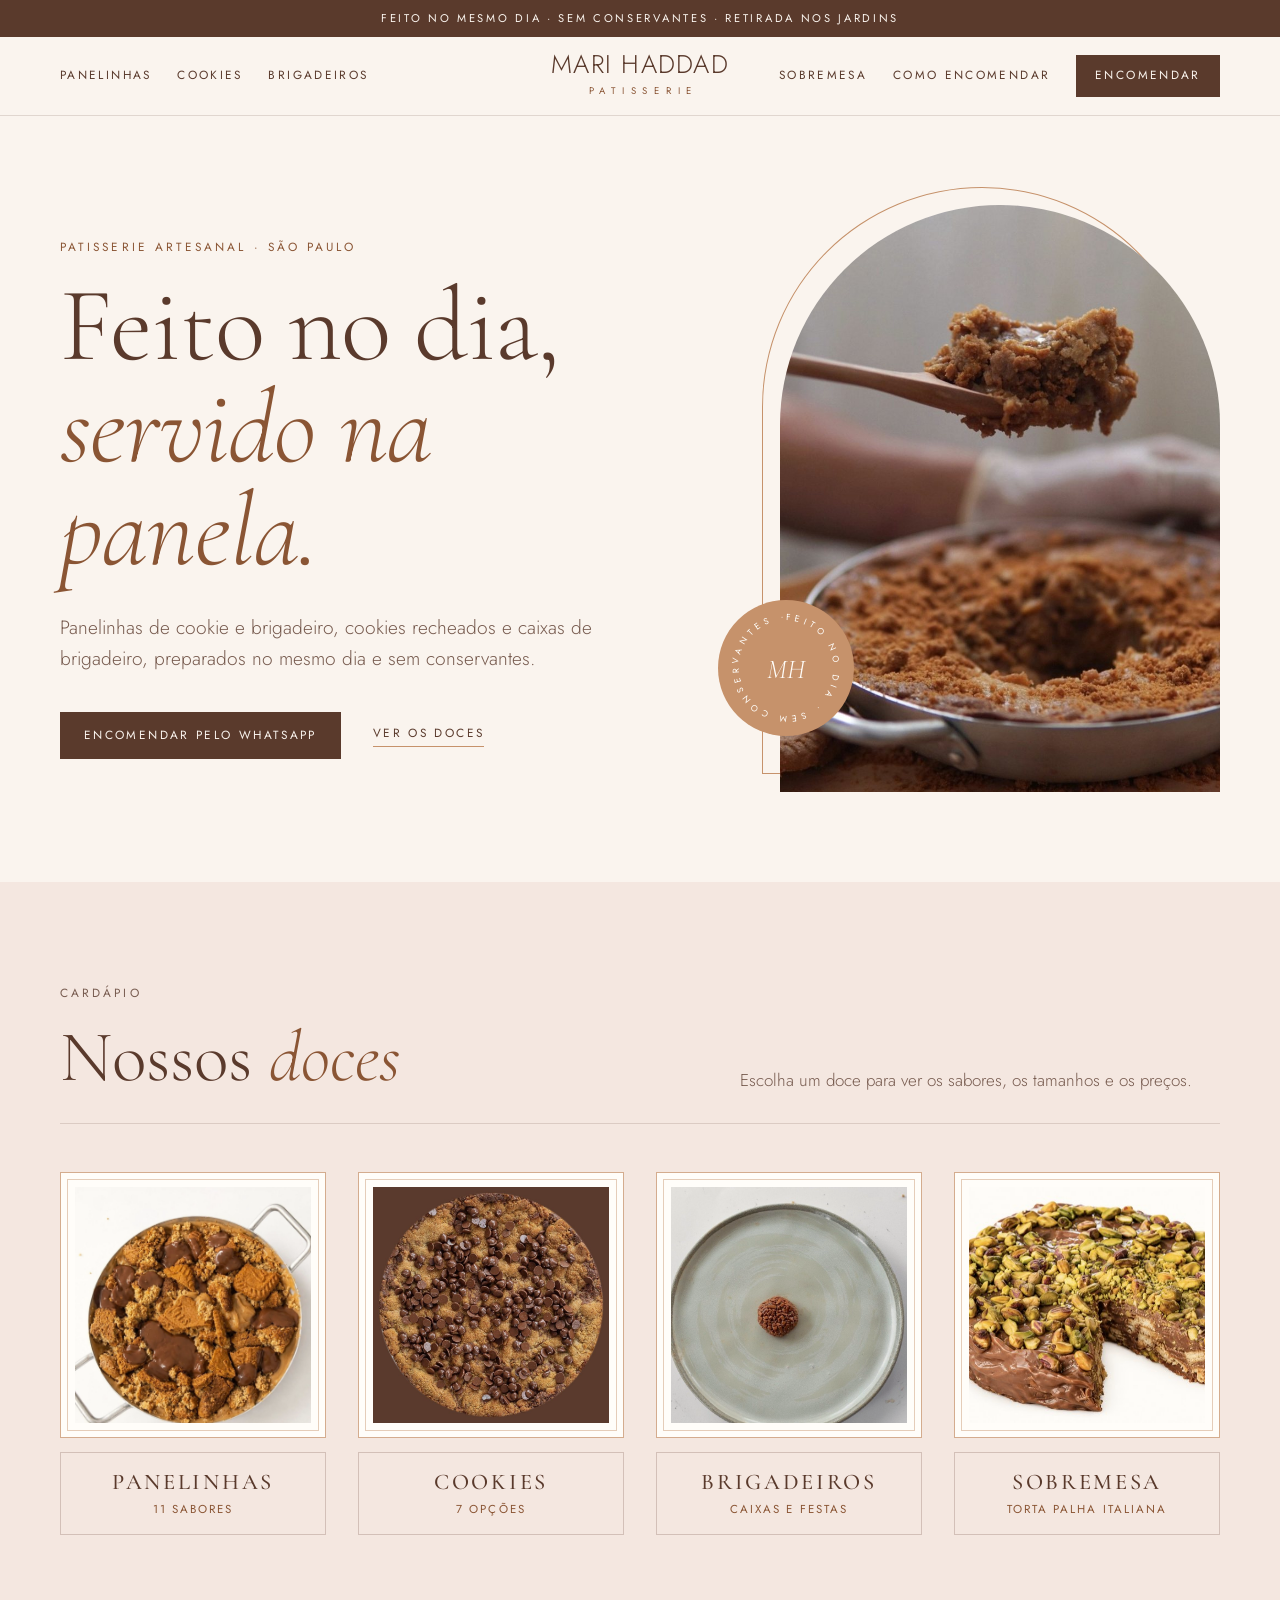
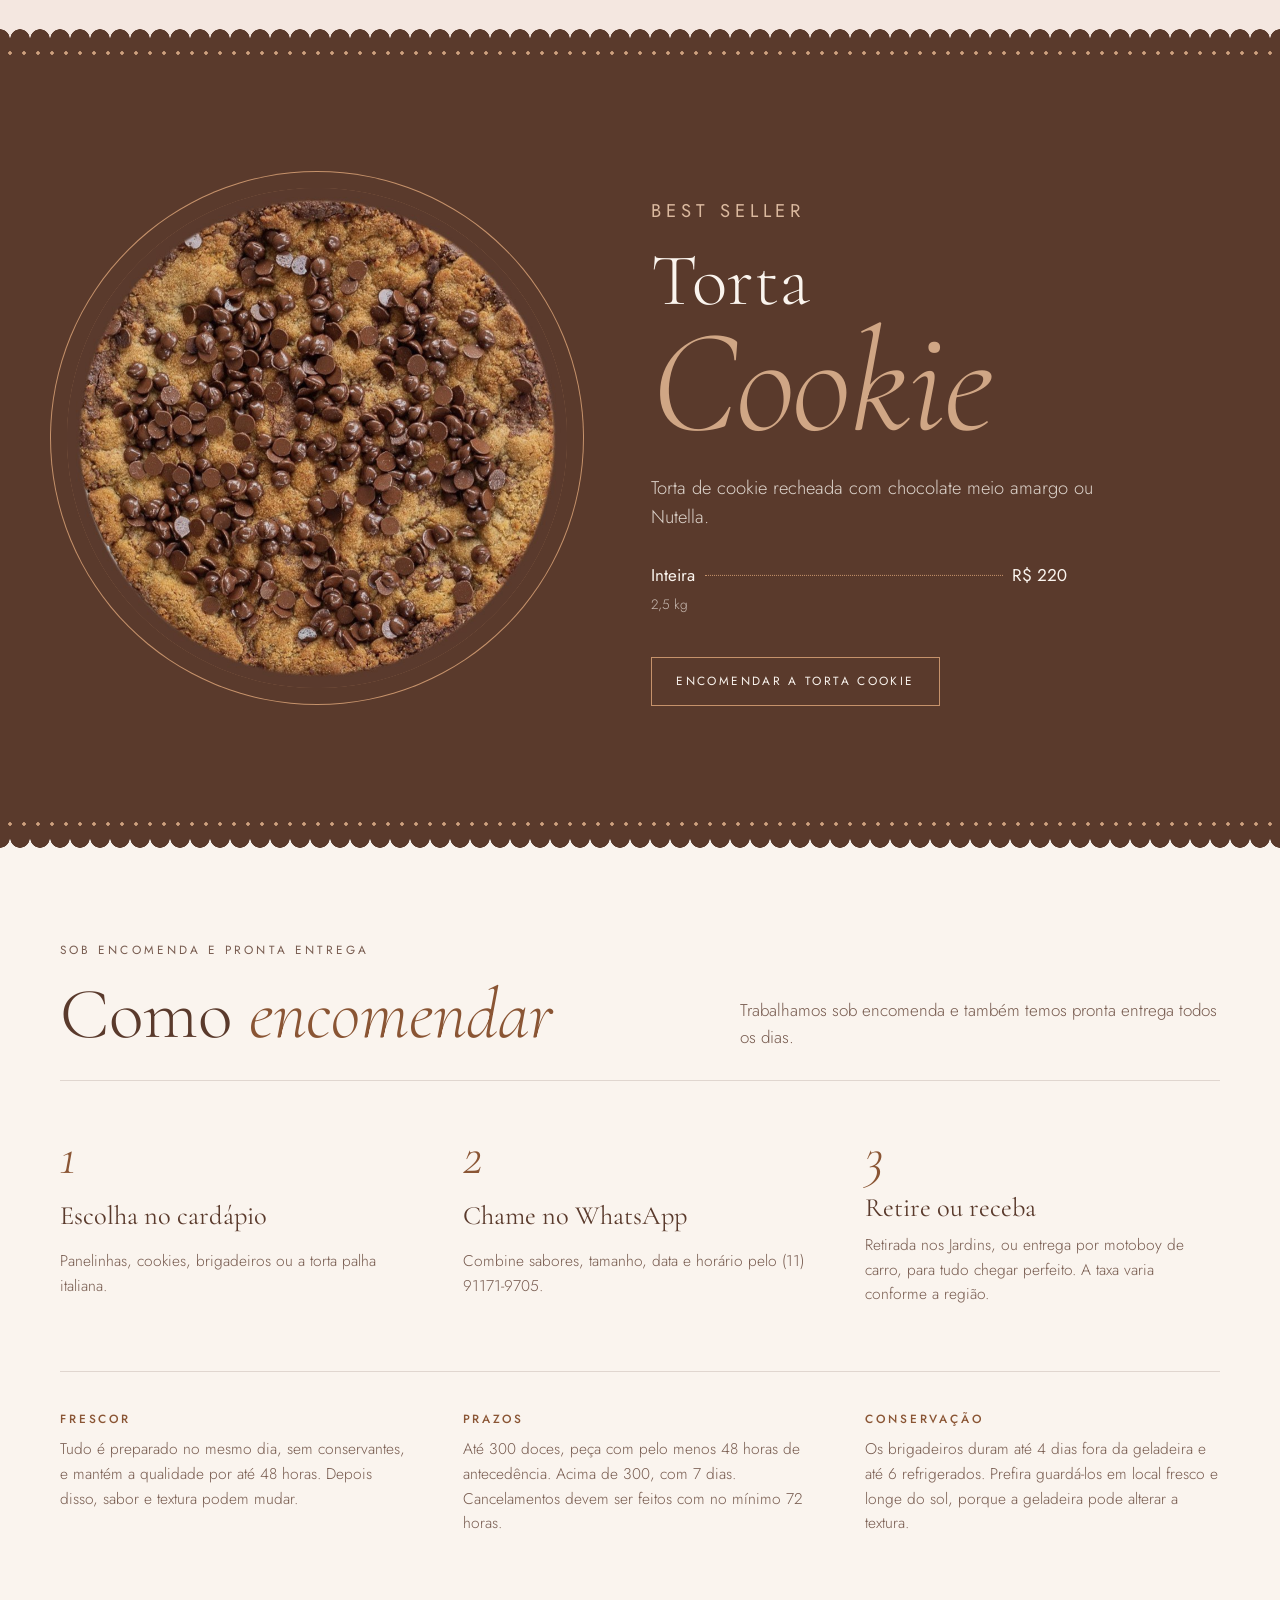
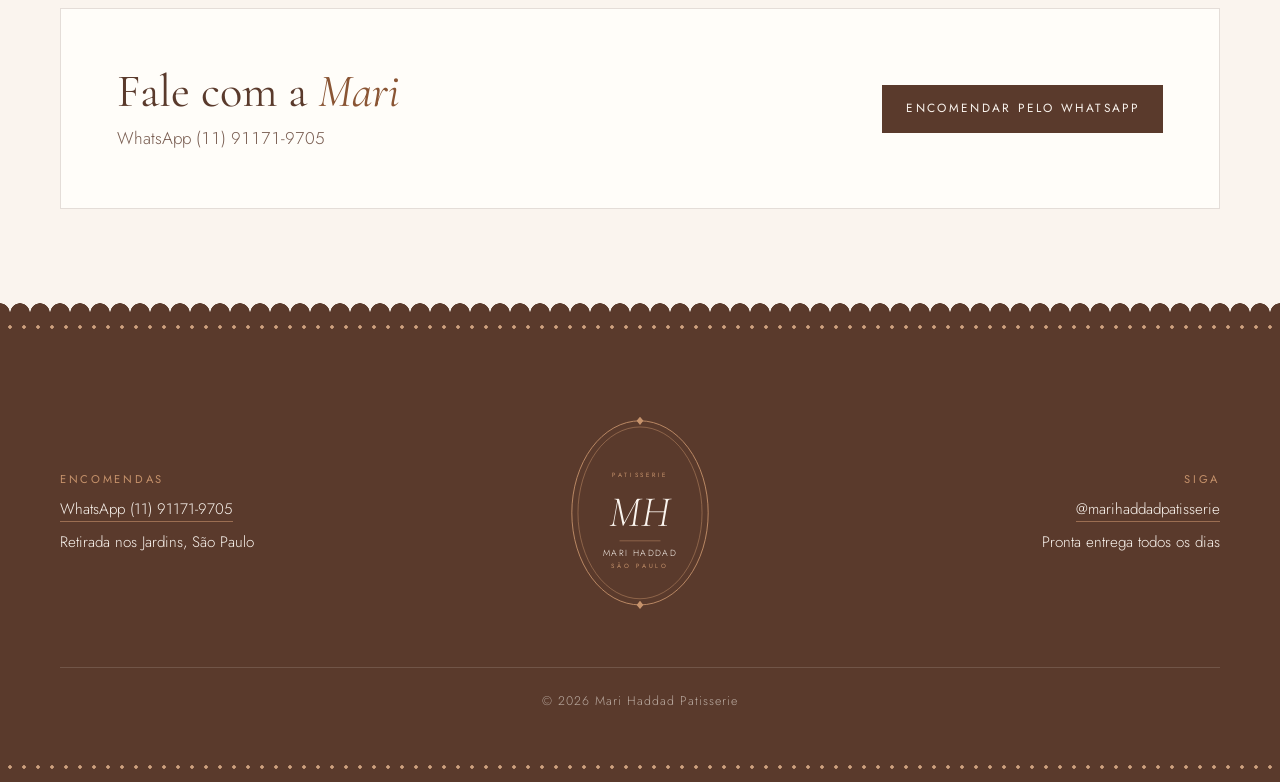
==== commit d6ae0fa5: "Troca a grega por borda festonada e fio de pérolas Co-Authored-By: Claude Opus 5.5 <noreply@anthropi" ====
--- a/index.html
+++ b/index.html
@@ -20,7 +20,7 @@
 <link rel="preconnect" href="https://fonts.googleapis.com">
 <link rel="preconnect" href="https://fonts.gstatic.com" crossorigin>
 <link rel="stylesheet" href="https://fonts.googleapis.com/css2?family=Cormorant+Garamond:ital,wght@0,300;0,400;0,500;1,300;1,400&amp;family=Jost:wght@300;400;500&amp;display=swap">
-<link rel="stylesheet" href="estilo.css?v=4">
+<link rel="stylesheet" href="estilo.css?v=5">
 </head>
 <body>
 
@@ -92,7 +92,7 @@
   </section>
 
   <section class="destaque" id="best-seller" aria-labelledby="t-best">
-    <div class="grega" aria-hidden="true"></div>
+    <div class="perolas" aria-hidden="true"></div>
     <div class="envelope destaque-inner">
       <figure class="prato"><img src="img/torta-cookie.jpg" alt="Torta Cookie vista de cima, coberta de gotas de chocolate" width="900" height="900" loading="lazy"></figure>
       <div>
@@ -103,7 +103,7 @@
         <a class="botao" href="https://wa.me/5511911719705?text=Ol%C3%A1%21%20Vim%20pelo%20site%20e%20gostaria%20de%20encomendar%3A%20Torta%20Cookie." target="_blank" rel="noopener">Encomendar a Torta Cookie</a>
       </div>
     </div>
-    <div class="grega" aria-hidden="true"></div>
+    <div class="perolas" aria-hidden="true"></div>
   </section>
 
   <section class="secao" id="encomendar" aria-labelledby="t-enc">
@@ -138,7 +138,7 @@
 </main>
 
 <footer class="rodape">
-  <div class="grega" aria-hidden="true"></div>
+  <div class="perolas" aria-hidden="true"></div>
   <div class="envelope rodape-corpo">
     <div class="rodape-inner">
       <div class="rodape-col">
@@ -164,7 +164,7 @@
     </div>
     <p class="copyright">© 2026 Mari Haddad Patisserie</p>
   </div>
-  <div class="grega" aria-hidden="true"></div>
+  <div class="perolas" aria-hidden="true"></div>
 </footer>
 
 <a class="botao flutuante" href="https://wa.me/5511911719705?text=Ol%C3%A1%21%20Vim%20pelo%20site%20e%20gostaria%20de%20fazer%20uma%20encomenda." target="_blank" rel="noopener">Encomendar</a>
--- a/estilo.css
+++ b/estilo.css
@@ -246,12 +246,19 @@
 .chamada h3 em { color: var(--caramelo-tinta); }
 .chamada p { color: var(--suave); margin-top: 0.4rem; font-variant-numeric: tabular-nums; }
 
-/* Friso de grega */
-.grega { position: relative; height: 30px; background: var(--cacau); }
-.grega::before {
-  content: ""; position: absolute; inset: 0; background: var(--caramelo);
-  -webkit-mask: url("data:image/svg+xml,%3Csvg xmlns='http://www.w3.org/2000/svg' width='24' height='30' viewBox='0 0 24 30'%3E%3Cg fill='none' stroke='%23000' stroke-linecap='square'%3E%3Cpath d='M0 2.5H24M0 27.5H24' stroke-width='1'/%3E%3Cpath d='M0 22H24M5 22V8H19V17H10V12H14' stroke-width='1.6'/%3E%3C/g%3E%3C/svg%3E") repeat-x center / 24px 30px;
-  mask: url("data:image/svg+xml,%3Csvg xmlns='http://www.w3.org/2000/svg' width='24' height='30' viewBox='0 0 24 30'%3E%3Cg fill='none' stroke='%23000' stroke-linecap='square'%3E%3Cpath d='M0 2.5H24M0 27.5H24' stroke-width='1'/%3E%3Cpath d='M0 22H24M5 22V8H19V17H10V12H14' stroke-width='1.6'/%3E%3C/g%3E%3C/svg%3E") repeat-x center / 24px 30px;
+/* Borda festonada (como toldo de patisserie) e fio de pérolas */
+.destaque, .rodape { position: relative; }
+.destaque::before, .rodape::before {
+  content: ""; position: absolute; left: 0; right: 0; top: -9px; height: 10px; z-index: 1; pointer-events: none;
+  background: radial-gradient(circle at 50% 100%, var(--cacau) 9.5px, transparent 10px) repeat-x center bottom / 20px 10px;
+}
+.destaque::after {
+  content: ""; position: absolute; left: 0; right: 0; bottom: -9px; height: 10px; z-index: 1; pointer-events: none;
+  background: radial-gradient(circle at 50% 0, var(--cacau) 9.5px, transparent 10px) repeat-x center top / 20px 10px;
+}
+.perolas {
+  height: 30px; pointer-events: none;
+  background: radial-gradient(circle, color-mix(in srgb, var(--caramelo) 85%, var(--papel)) 1.5px, transparent 2px) repeat-x center / 14px 14px;
 }
 
 /* Rodapé */
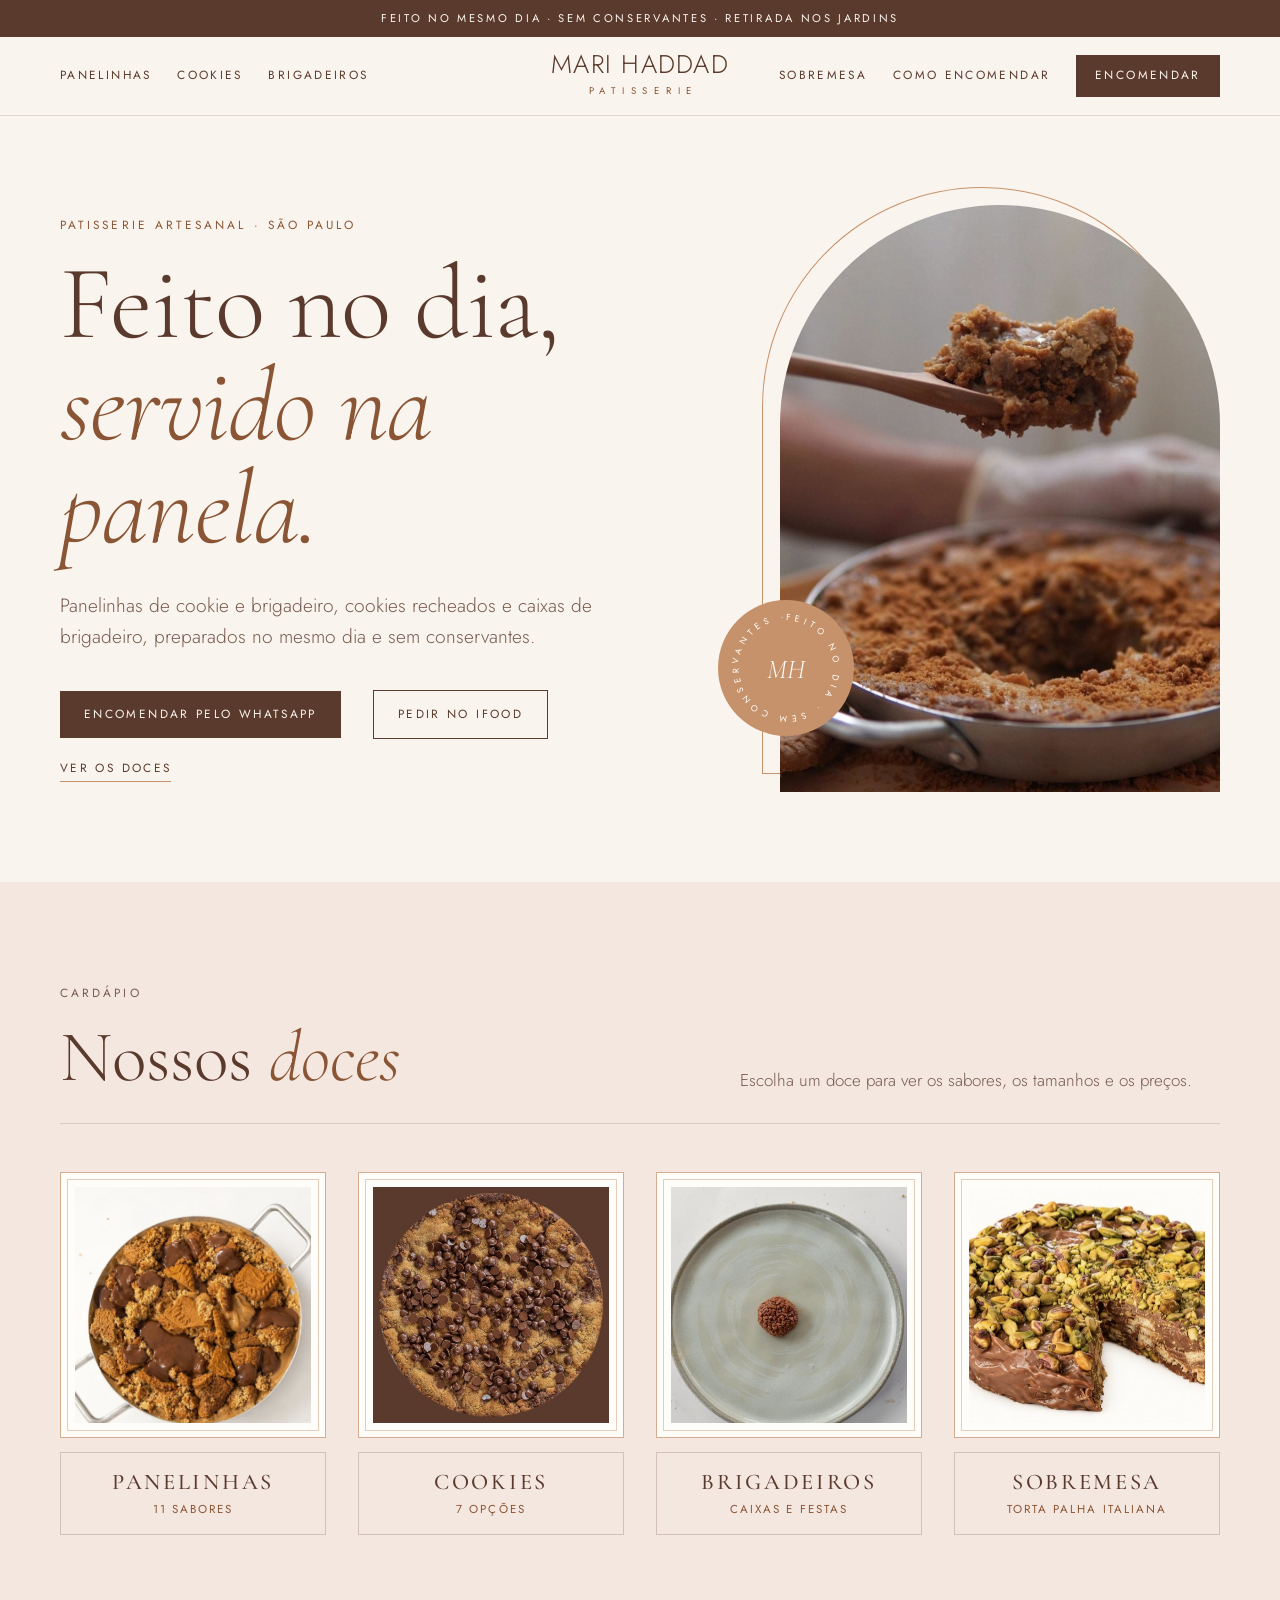
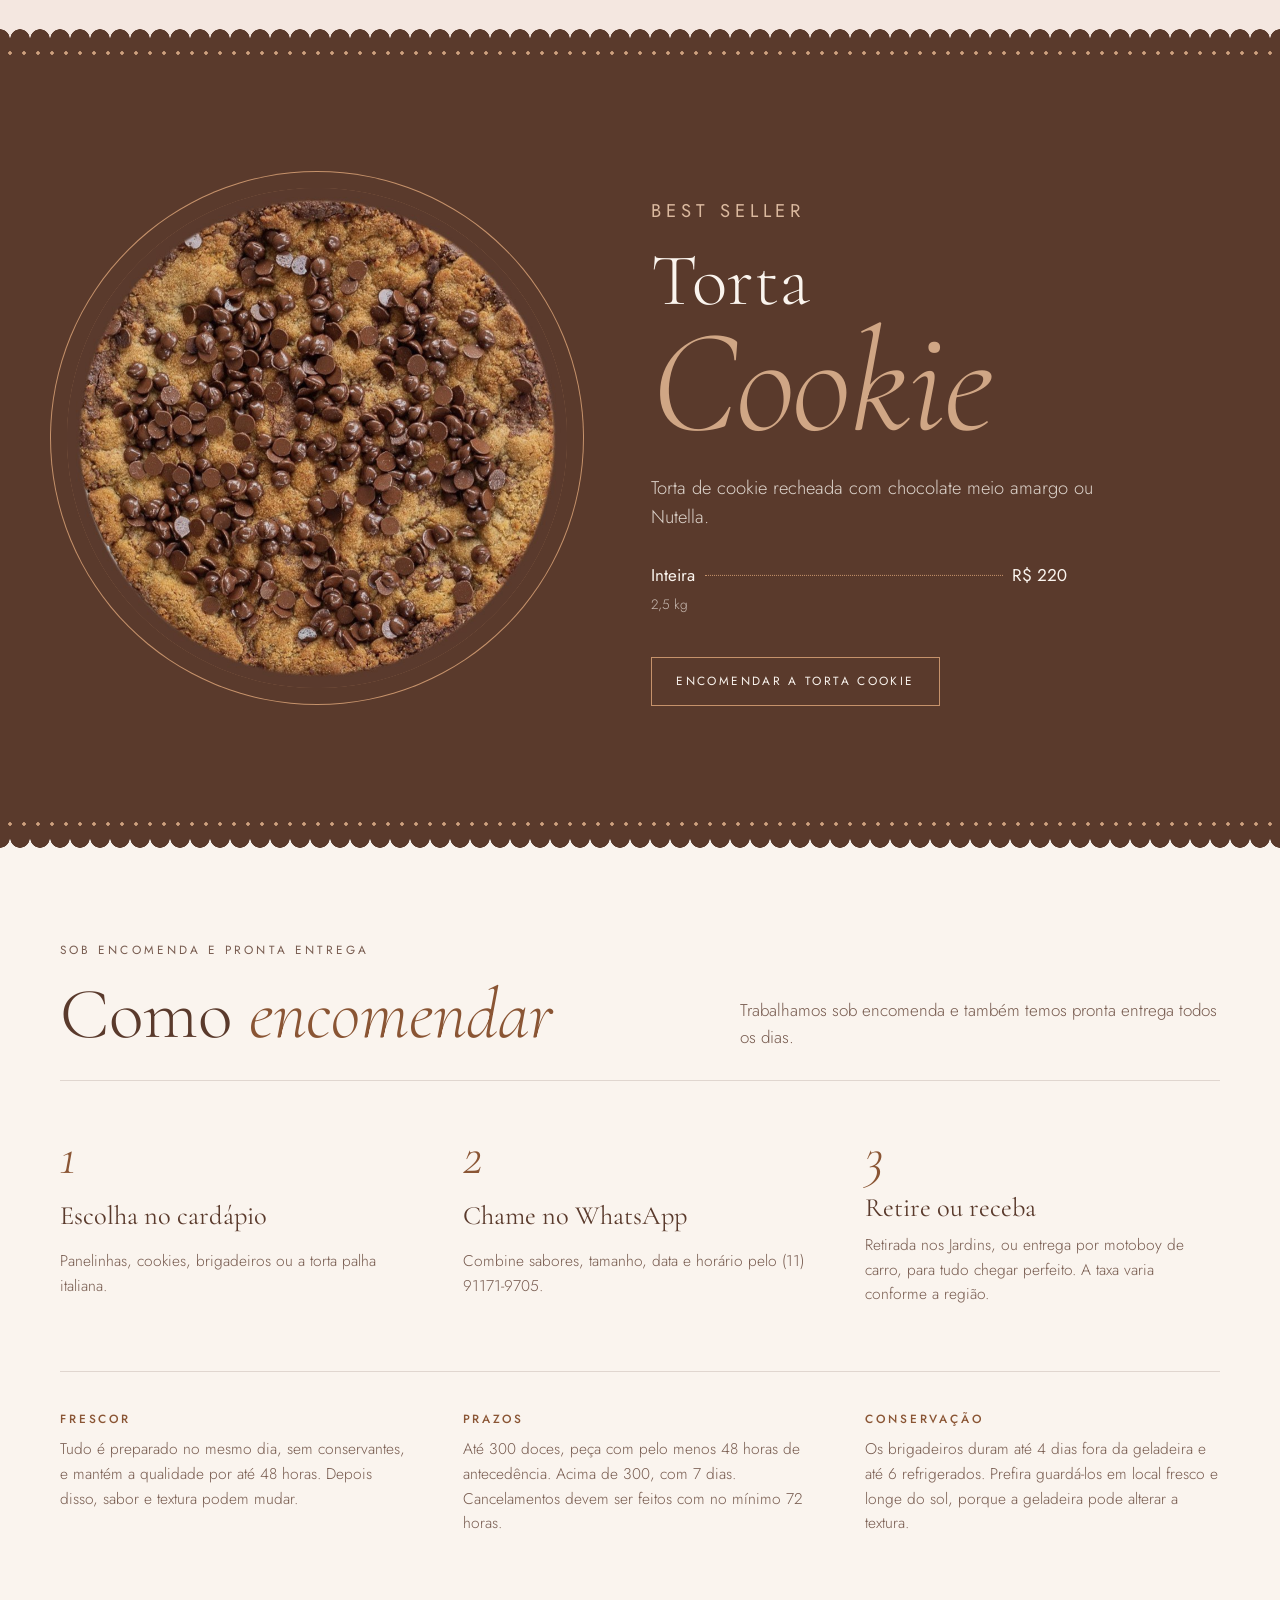
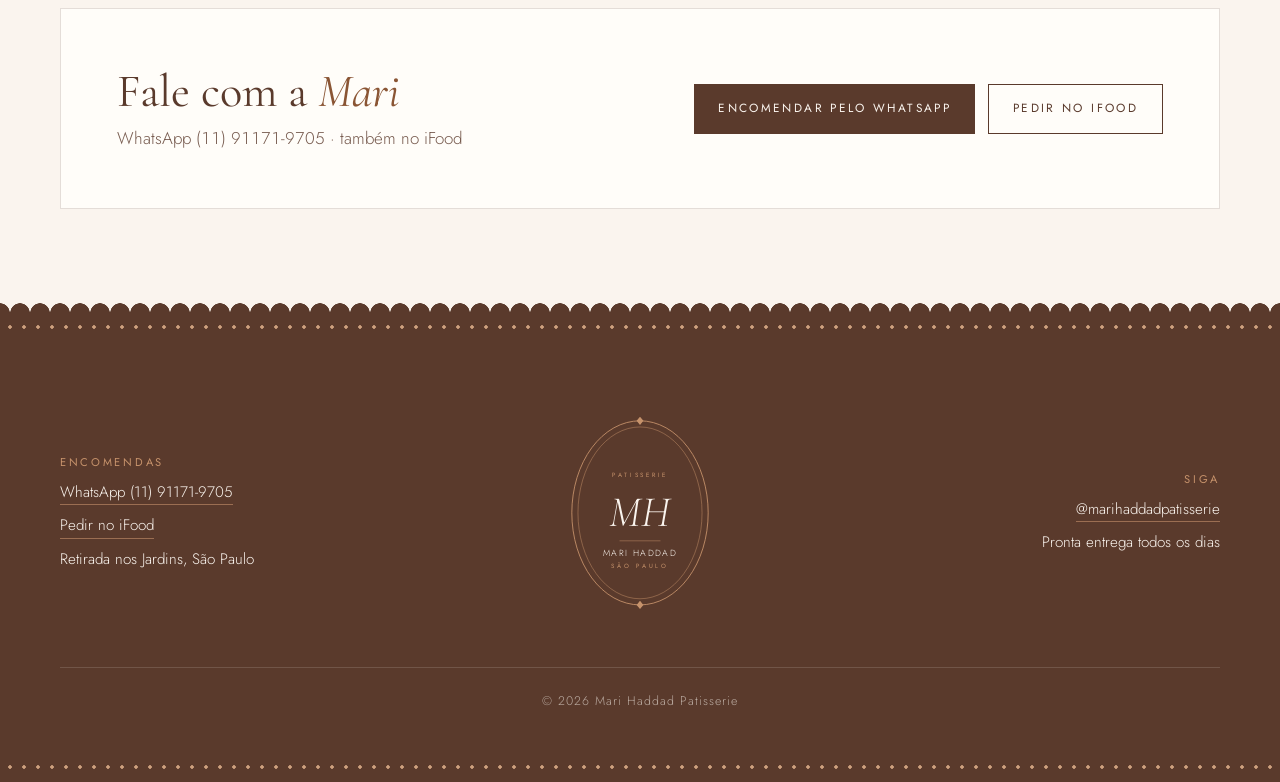
==== commit 74704fc9: "Botões do iFood no topo, no Fale com a Mari e no rodapé Co-Authored-By: Claude Opus 5.5 <noreply@ant" ====
--- a/index.html
+++ b/index.html
@@ -20,7 +20,7 @@
 <link rel="preconnect" href="https://fonts.googleapis.com">
 <link rel="preconnect" href="https://fonts.gstatic.com" crossorigin>
 <link rel="stylesheet" href="https://fonts.googleapis.com/css2?family=Cormorant+Garamond:ital,wght@0,300;0,400;0,500;1,300;1,400&amp;family=Jost:wght@300;400;500&amp;display=swap">
-<link rel="stylesheet" href="estilo.css?v=5">
+<link rel="stylesheet" href="estilo.css?v=6">
 </head>
 <body>
 
@@ -47,6 +47,7 @@
       <p class="lead">Panelinhas de cookie e brigadeiro, cookies recheados e caixas de brigadeiro, preparados no mesmo dia e sem conservantes.</p>
       <div class="acoes">
         <a class="botao" href="https://wa.me/5511911719705?text=Ol%C3%A1%21%20Vim%20pelo%20site%20e%20gostaria%20de%20fazer%20uma%20encomenda." target="_blank" rel="noopener">Encomendar pelo WhatsApp</a>
+        <a class="botao contorno" href="https://www.ifood.com.br/delivery/sao-paulo-sp/mari-haddad-patisserie-jardim-paulista/df8070f5-108a-404f-ae7b-5e5f207d415b" target="_blank" rel="noopener">Pedir no iFood</a>
         <a class="link-seta" href="#doces">Ver os doces</a>
       </div>
     </div>
@@ -128,9 +129,12 @@
       <div class="chamada">
         <div>
           <h3>Fale com a <em>Mari</em></h3>
-          <p>WhatsApp (11) 91171-9705</p>
+          <p>WhatsApp (11) 91171-9705 · também no iFood</p>
         </div>
-        <a class="botao" href="https://wa.me/5511911719705?text=Ol%C3%A1%21%20Vim%20pelo%20site%20e%20gostaria%20de%20fazer%20uma%20encomenda." target="_blank" rel="noopener">Encomendar pelo WhatsApp</a>
+        <div class="chamada-botoes">
+          <a class="botao" href="https://wa.me/5511911719705?text=Ol%C3%A1%21%20Vim%20pelo%20site%20e%20gostaria%20de%20fazer%20uma%20encomenda." target="_blank" rel="noopener">Encomendar pelo WhatsApp</a>
+          <a class="botao contorno" href="https://www.ifood.com.br/delivery/sao-paulo-sp/mari-haddad-patisserie-jardim-paulista/df8070f5-108a-404f-ae7b-5e5f207d415b" target="_blank" rel="noopener">Pedir no iFood</a>
+        </div>
       </div>
     </div>
   </section>
@@ -144,6 +148,7 @@
       <div class="rodape-col">
         <span class="rotulo">Encomendas</span>
         <a href="https://wa.me/5511911719705?text=Ol%C3%A1%21%20Vim%20pelo%20site%20e%20gostaria%20de%20fazer%20uma%20encomenda." target="_blank" rel="noopener">WhatsApp (11) 91171-9705</a>
+        <a href="https://www.ifood.com.br/delivery/sao-paulo-sp/mari-haddad-patisserie-jardim-paulista/df8070f5-108a-404f-ae7b-5e5f207d415b" target="_blank" rel="noopener">Pedir no iFood</a>
         <span>Retirada nos Jardins, São Paulo</span>
       </div>
       <svg class="brasao" viewBox="0 0 220 290" role="img" aria-label="Mari Haddad Patisserie, São Paulo">
--- a/estilo.css
+++ b/estilo.css
@@ -73,6 +73,9 @@
   padding: 0.9rem 1.5rem; border-radius: 0; transition: background .3s ease, color .3s ease;
 }
 .botao:hover { background: var(--caramelo-tinta); }
+.botao.contorno { background: transparent; color: var(--cacau); border: 1px solid var(--cacau); }
+.botao.contorno:hover { background: var(--cacau); color: var(--papel); }
+.chamada-botoes { display: flex; flex-wrap: wrap; gap: 0.8rem; }
 .nav .botao { padding: 0.7rem 1.2rem; }
 .nav-movel { display: none; }
 .flutuante { display: none; }
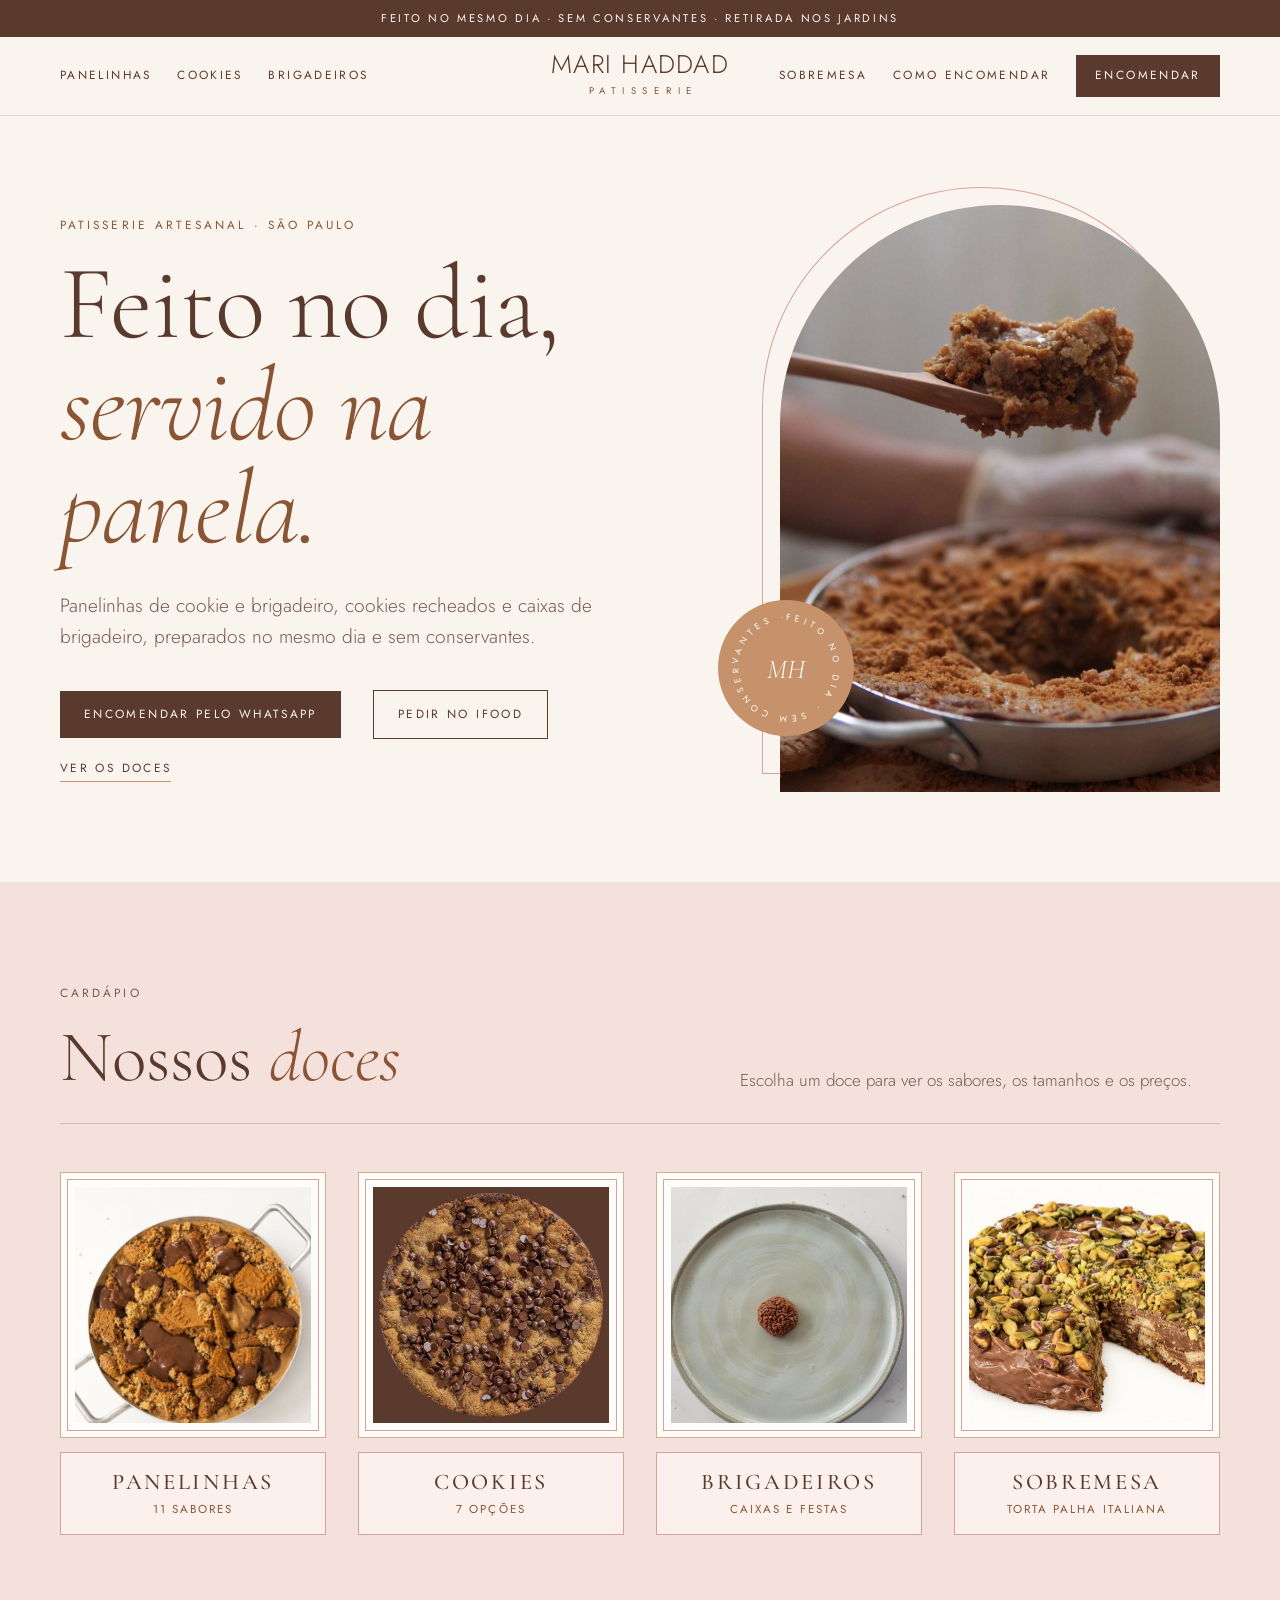
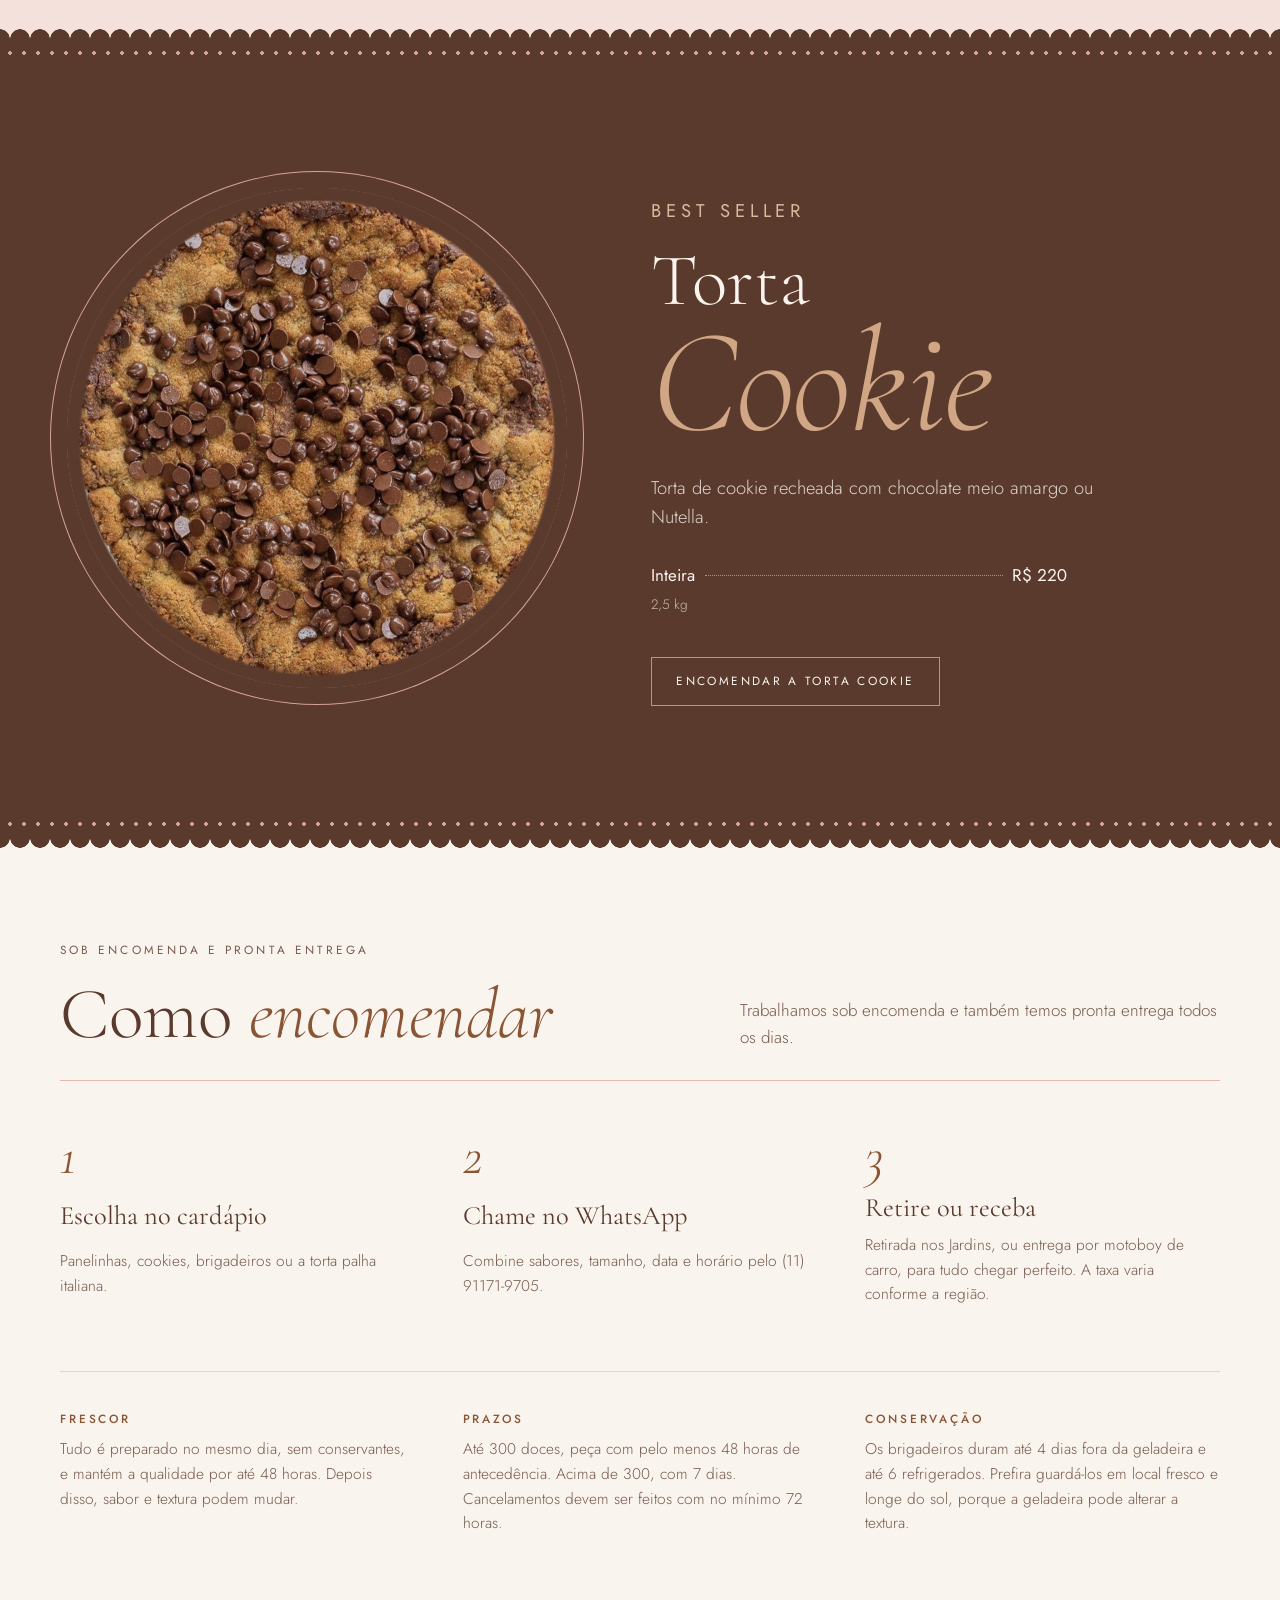
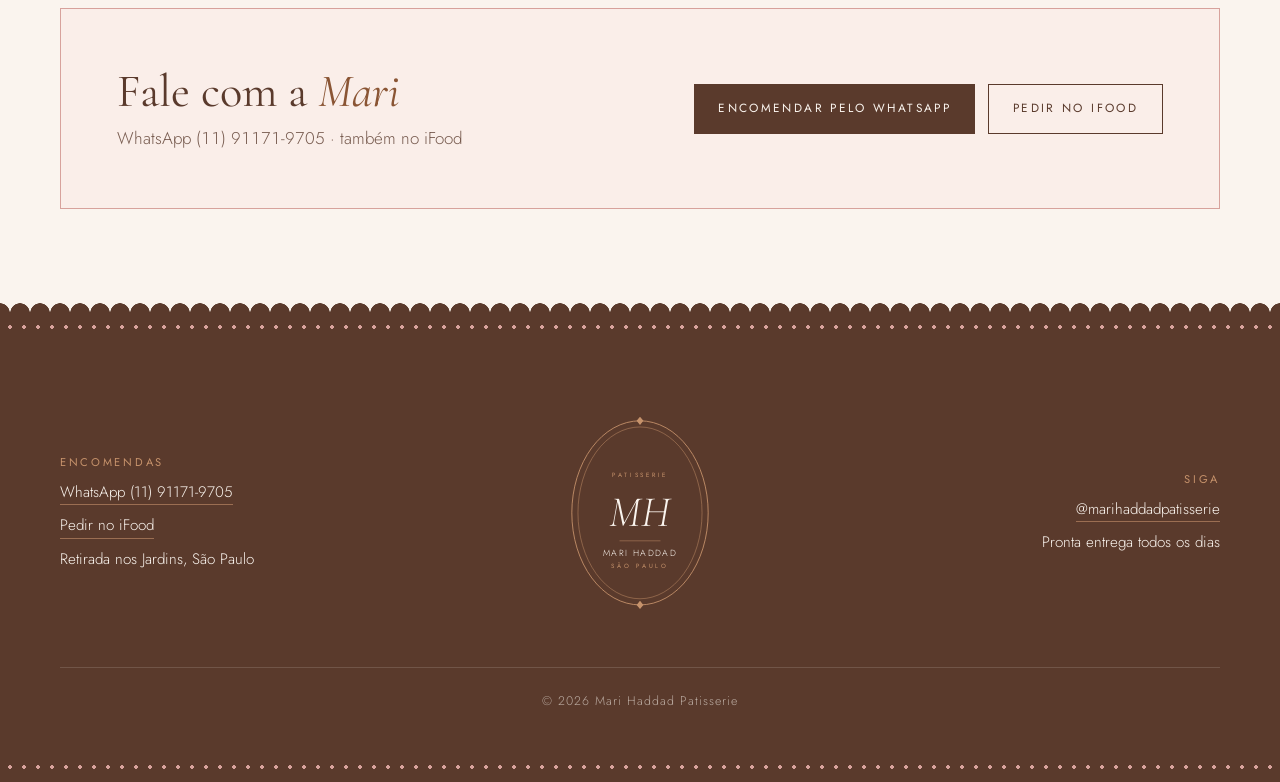
==== commit a2286f51: "Rosa antigo nos detalhes; selo continua caramelo Co-Authored-By: Claude Opus 5.5 <noreply@anthropic." ====
--- a/index.html
+++ b/index.html
@@ -20,7 +20,7 @@
 <link rel="preconnect" href="https://fonts.googleapis.com">
 <link rel="preconnect" href="https://fonts.gstatic.com" crossorigin>
 <link rel="stylesheet" href="https://fonts.googleapis.com/css2?family=Cormorant+Garamond:ital,wght@0,300;0,400;0,500;1,300;1,400&amp;family=Jost:wght@300;400;500&amp;display=swap">
-<link rel="stylesheet" href="estilo.css?v=6">
+<link rel="stylesheet" href="estilo.css?v=7">
 </head>
 <body>
 
--- a/estilo.css
+++ b/estilo.css
@@ -2,7 +2,8 @@
   /* Cardápio de maison: logotipo centrado, hero em arco, intervalo escuro do best seller, preços com pontilhado de menu */
   --papel: #FAF4EE;
   --leite: #FFFDF9;
-  --rose: #F4E7E0;
+  --rose: #F5E1DC;
+  --rosa: #D7A29C;
   --cacau: #5A3A2C;
   --caramelo: #C6926B;
   --caramelo-tinta: #8A5534;
@@ -367,3 +368,14 @@
 .chamada-pagina .chamada { margin-top: 0; }
 @media (prefers-reduced-motion: reduce) { .rotulo-cat { transition: none; } }
 .flutuante { border: 1px solid var(--caramelo); }
+
+/* Rosa antigo nos detalhes */
+.secao-rose, .cookies-sec { background: var(--rose); }
+.perolas { background: radial-gradient(circle, var(--rosa) 1.6px, transparent 2.1px) repeat-x center / 14px 14px; }
+.hero-foto::before { border-color: var(--rosa); }
+.moldura { outline-color: var(--rosa); }
+.rotulo-cat { border-color: var(--rosa); background: color-mix(in srgb, var(--rose) 45%, var(--leite)); }
+.categoria:hover .rotulo-cat { border-color: var(--caramelo-tinta); background: var(--leite); }
+.prato { box-shadow: 0 0 0 16px var(--cacau), 0 0 0 17px var(--rosa); }
+.chamada { background: color-mix(in srgb, var(--rose) 55%, var(--leite)); border-color: var(--rosa); }
+.secao-cab { border-bottom-color: color-mix(in srgb, var(--rosa) 70%, transparent); }
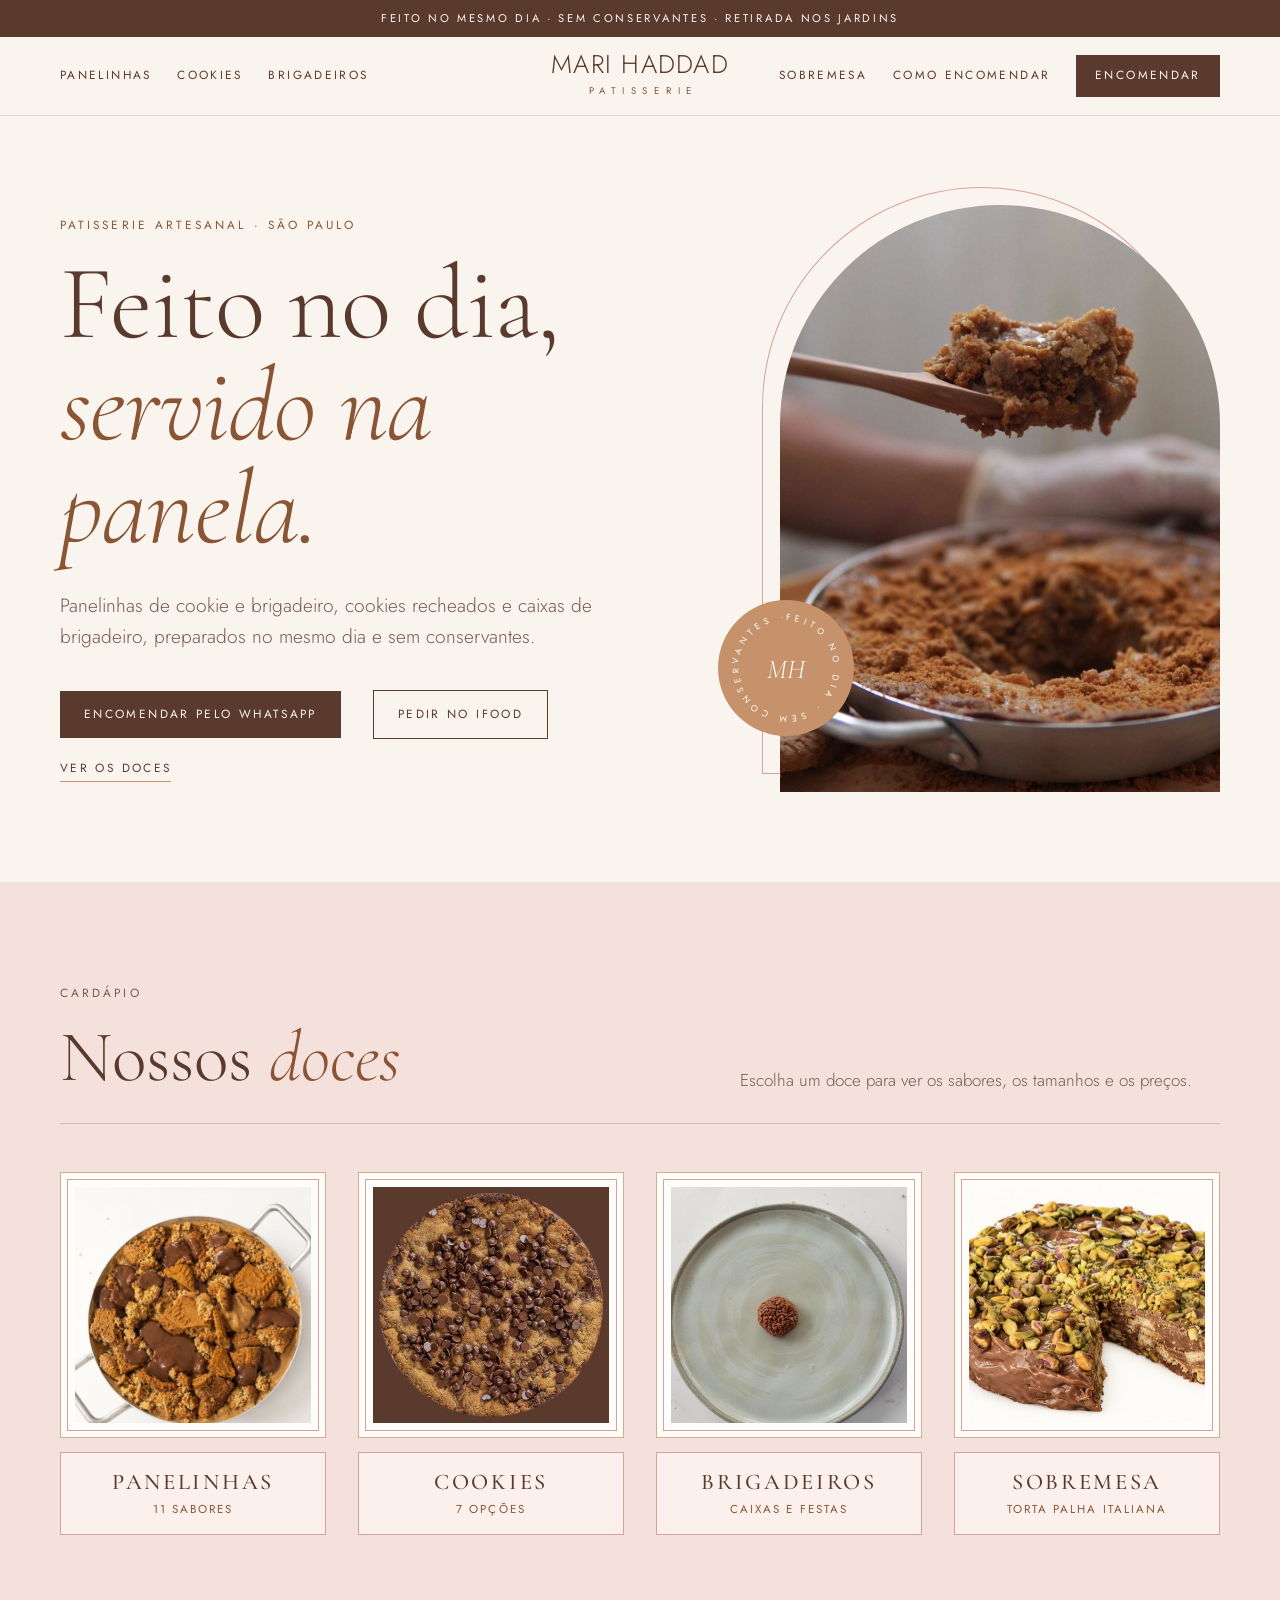
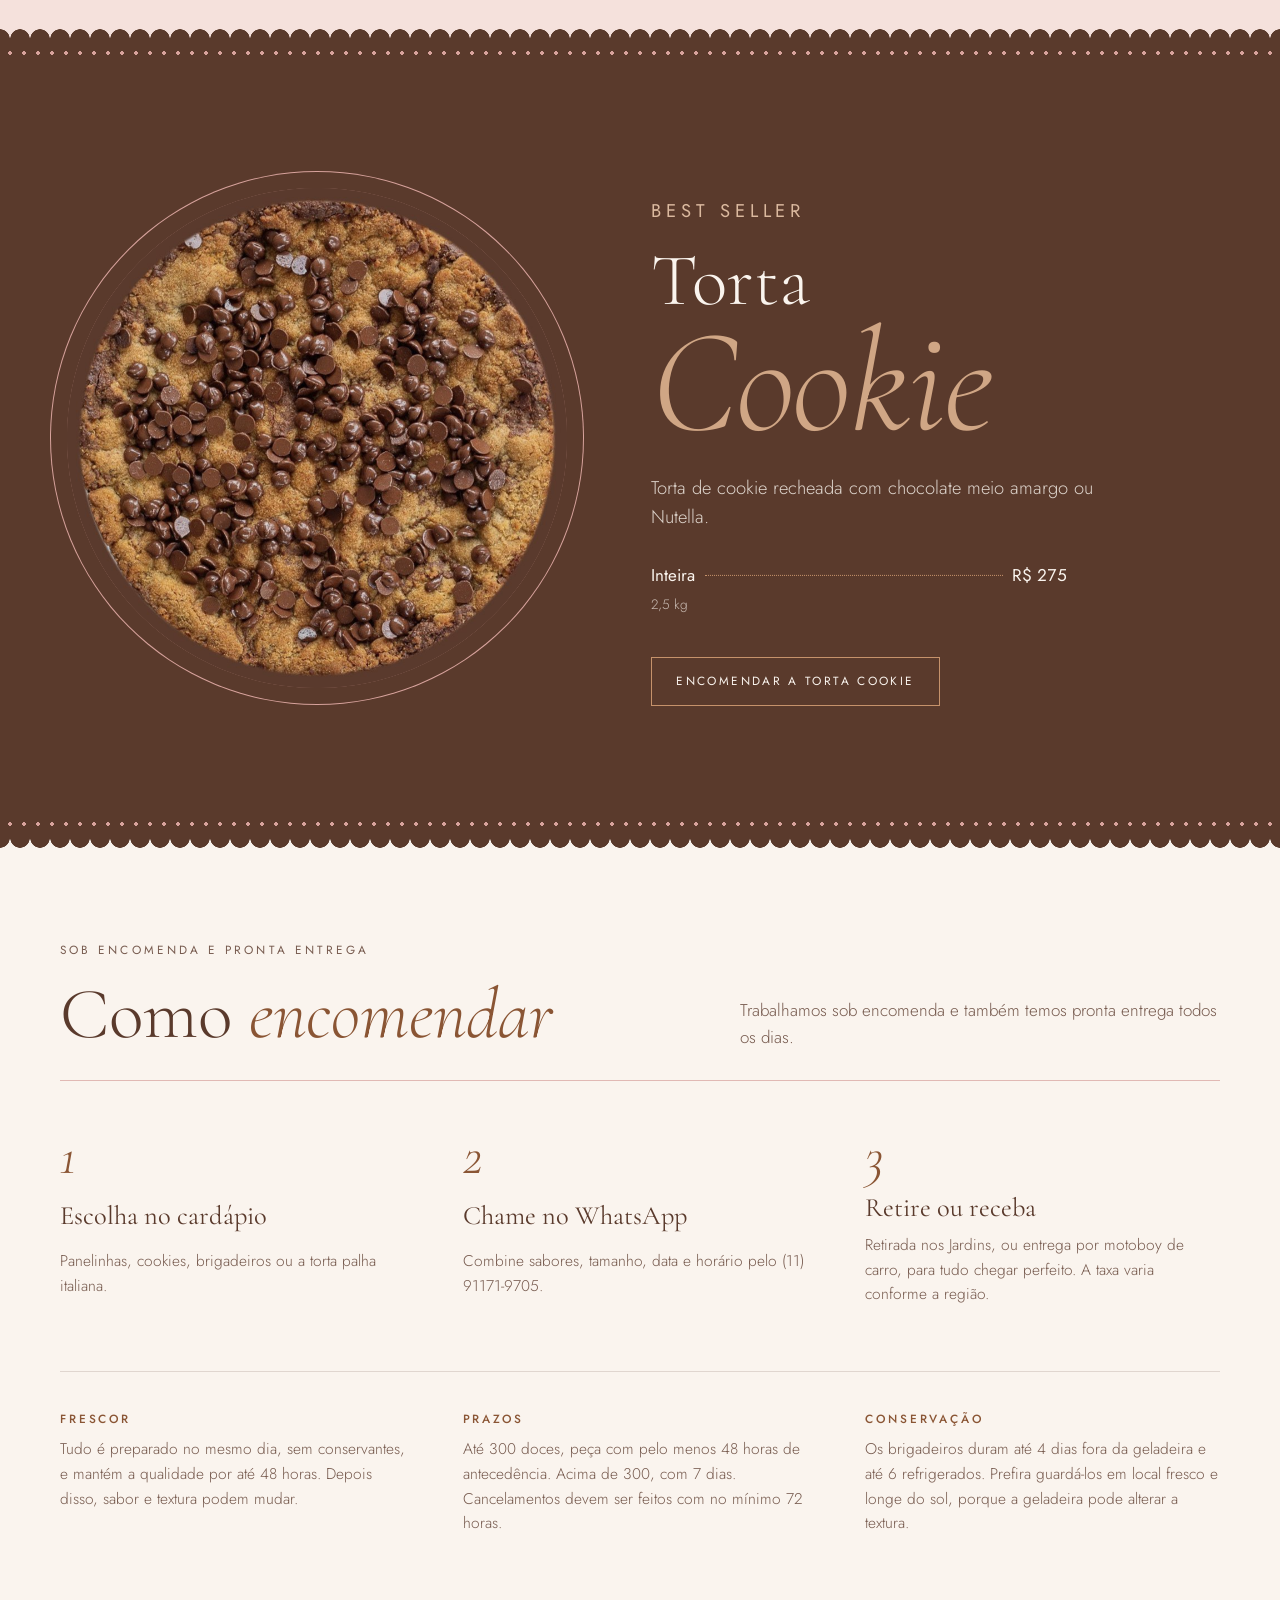
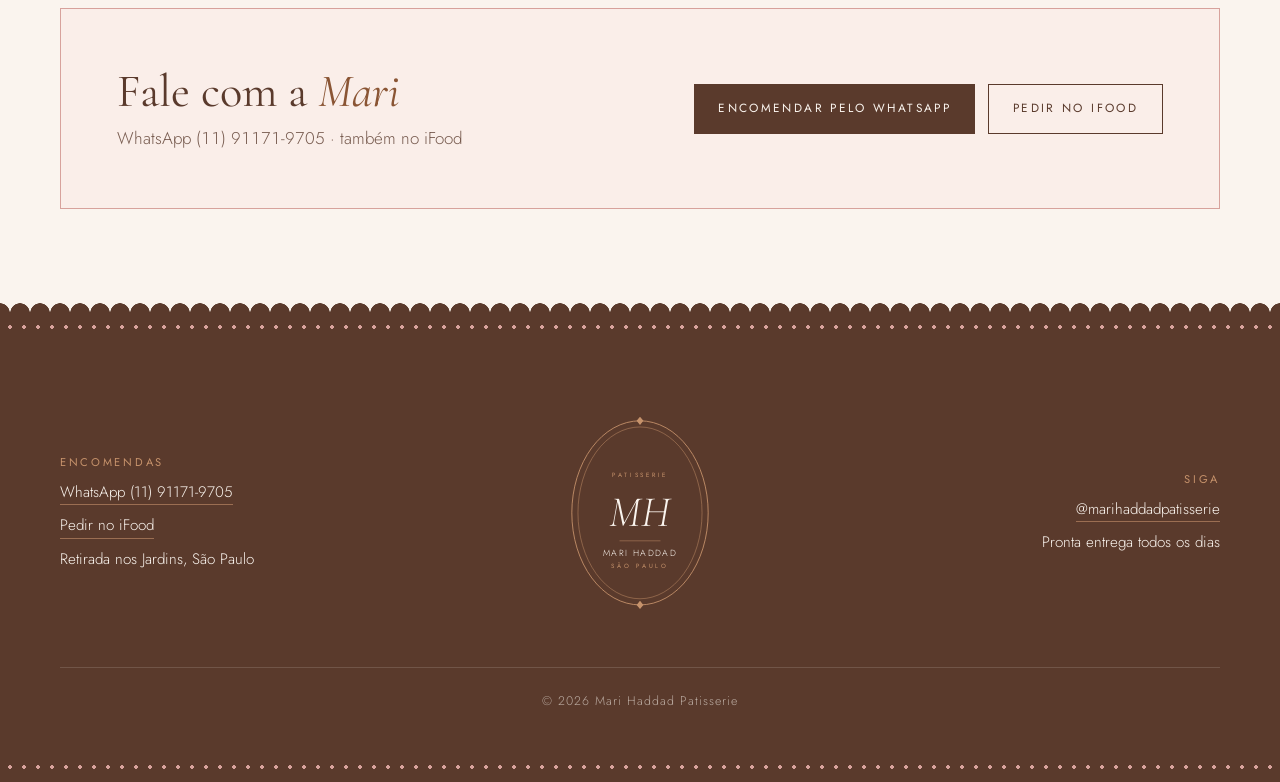
==== commit 5fa75eb2: "Tortas passam a custar R$ 275 Co-Authored-By: Claude Opus 5.5 <noreply@anthropic.com> Claude-Session" ====
--- a/index.html
+++ b/index.html
@@ -100,7 +100,7 @@
         <p class="sobre">Best seller</p>
         <h2 id="t-best">Torta <em>Cookie</em></h2>
         <p>Torta de cookie recheada com chocolate meio amargo ou Nutella.</p>
-        <div class="menu"><div class="linha"><span class="rot">Inteira</span><span class="pontos" aria-hidden="true"></span><span class="valor">R$ 220</span></div><span class="nota">2,5 kg</span></div>
+        <div class="menu"><div class="linha"><span class="rot">Inteira</span><span class="pontos" aria-hidden="true"></span><span class="valor">R$ 275</span></div><span class="nota">2,5 kg</span></div>
         <a class="botao" href="https://wa.me/5511911719705?text=Ol%C3%A1%21%20Vim%20pelo%20site%20e%20gostaria%20de%20encomendar%3A%20Torta%20Cookie." target="_blank" rel="noopener">Encomendar a Torta Cookie</a>
       </div>
     </div>
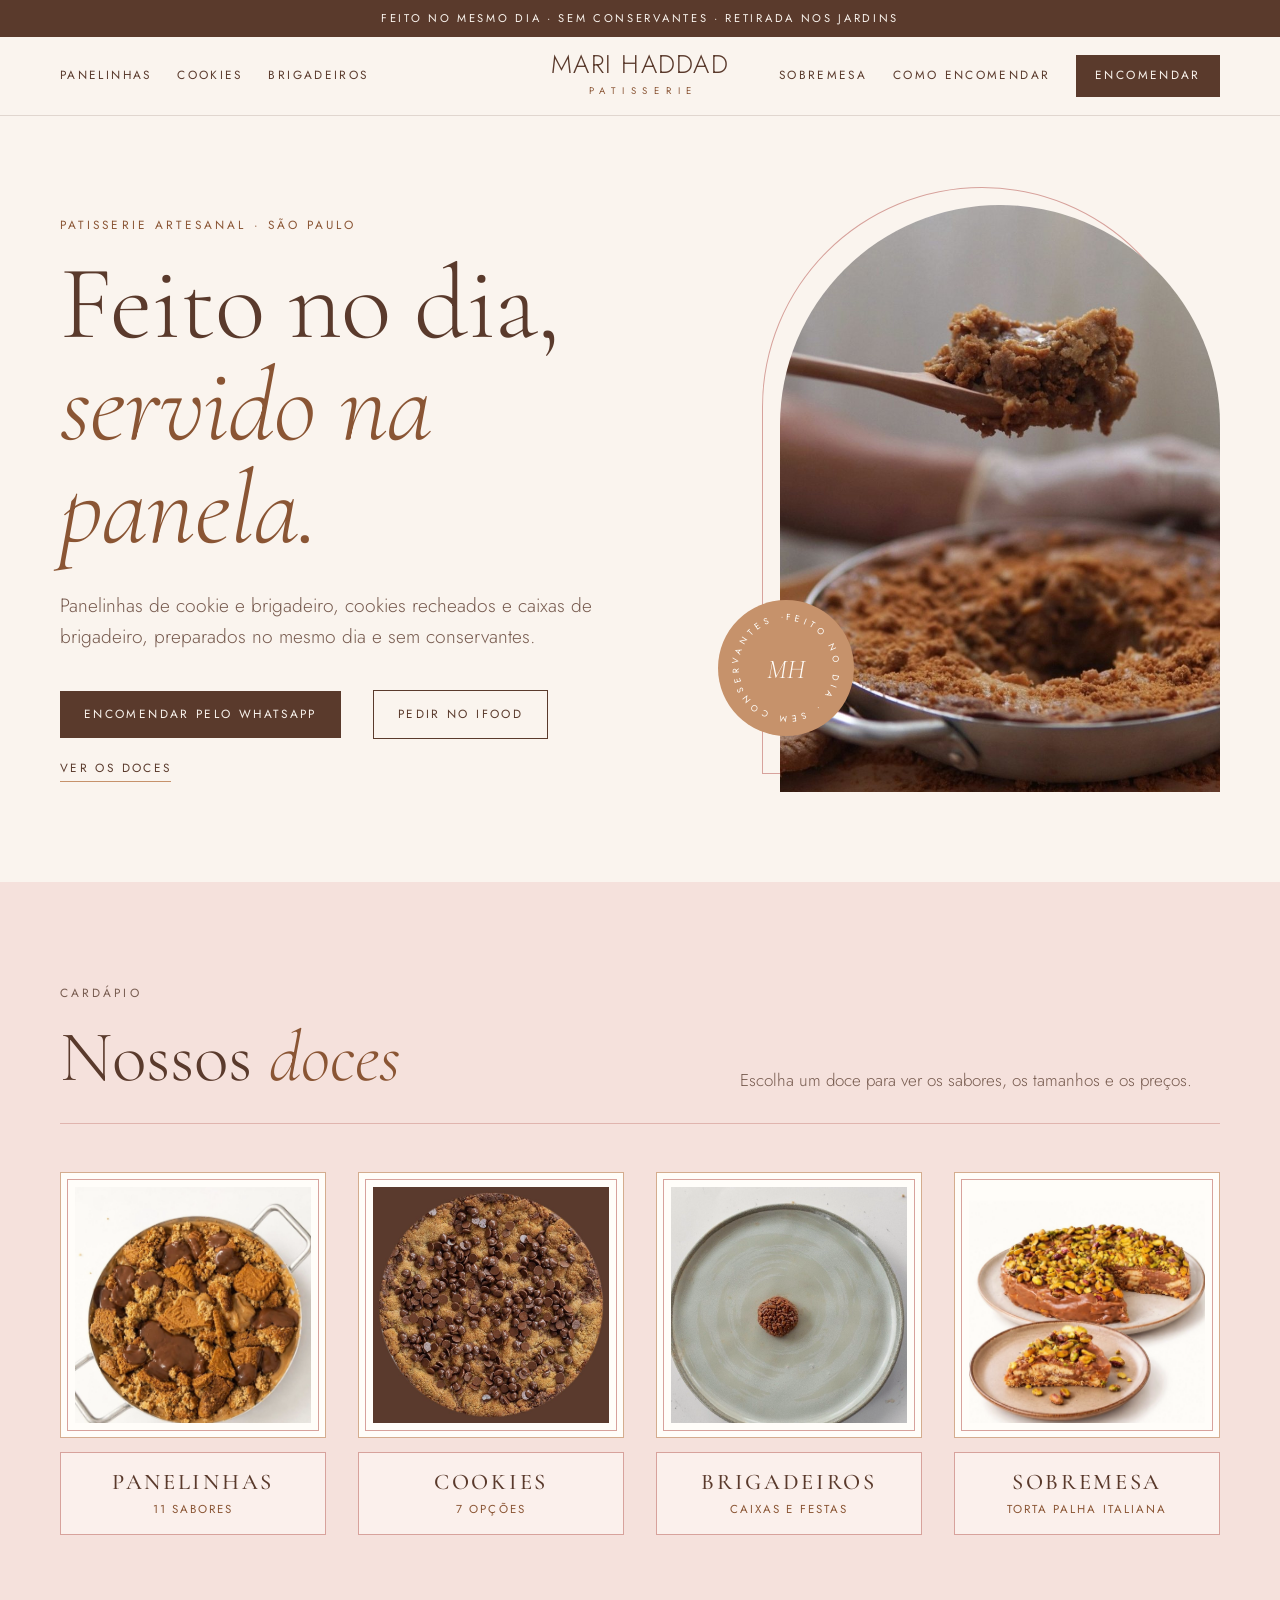
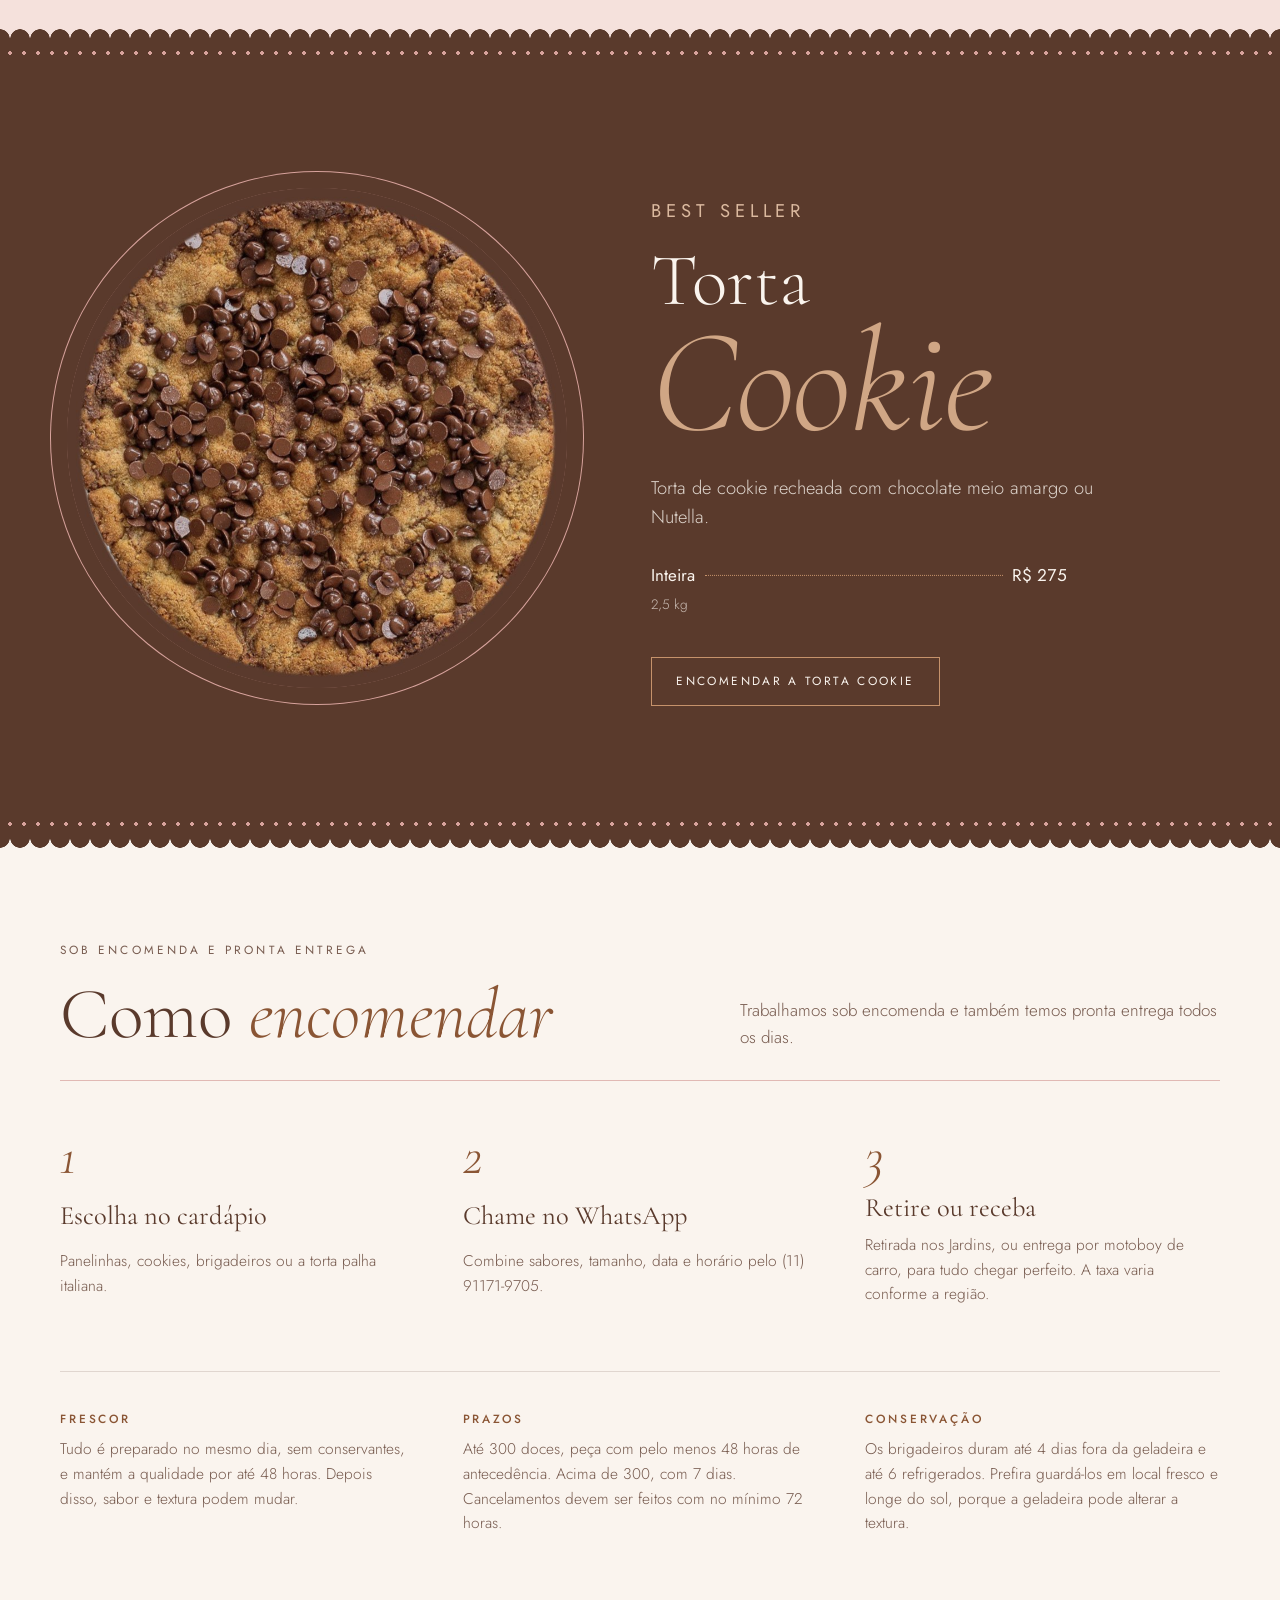
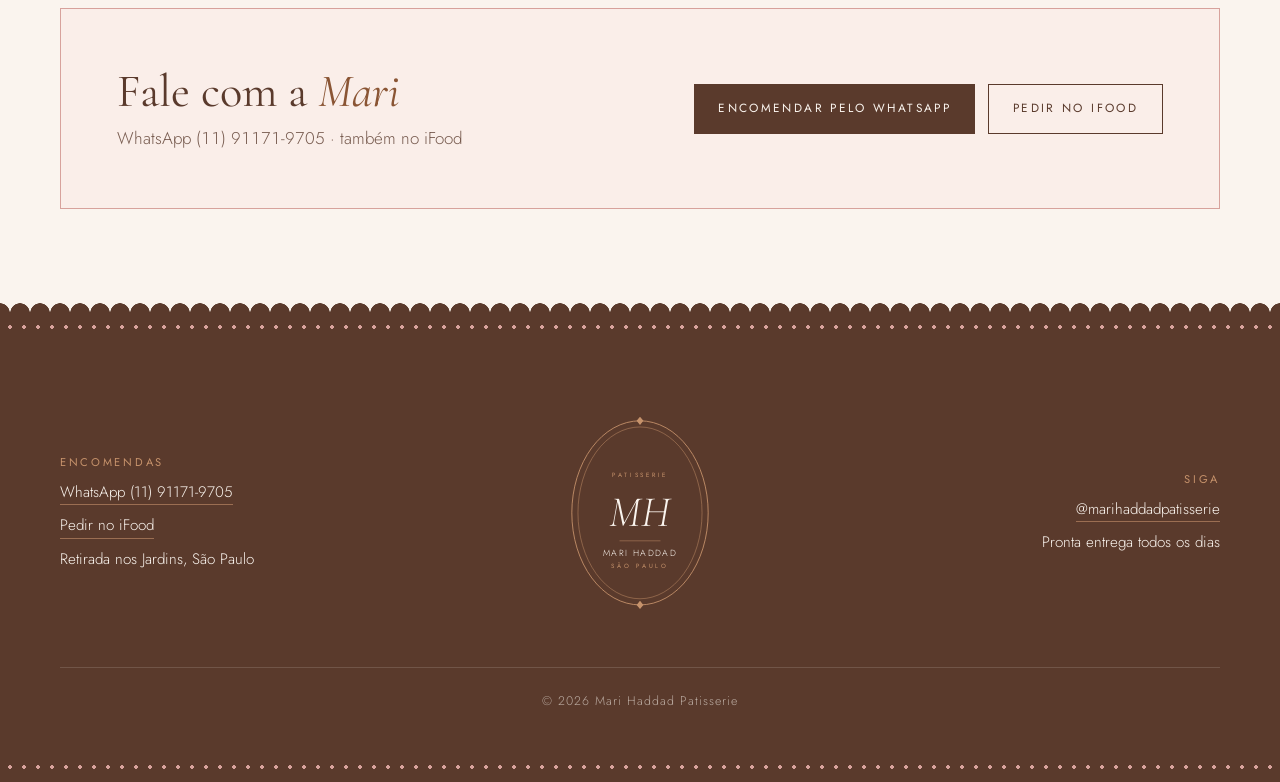
==== commit 7c0836bf: "Torta palha italiana: foto nova de pistache e versão com raspas de chocolate Co-Authored-By: Claude " ====
--- a/index.html
+++ b/index.html
@@ -20,7 +20,7 @@
 <link rel="preconnect" href="https://fonts.googleapis.com">
 <link rel="preconnect" href="https://fonts.gstatic.com" crossorigin>
 <link rel="stylesheet" href="https://fonts.googleapis.com/css2?family=Cormorant+Garamond:ital,wght@0,300;0,400;0,500;1,300;1,400&amp;family=Jost:wght@300;400;500&amp;display=swap">
-<link rel="stylesheet" href="estilo.css?v=7">
+<link rel="stylesheet" href="estilo.css?v=8">
 </head>
 <body>
 
@@ -85,7 +85,7 @@
           <span class="rotulo-cat"><strong>Brigadeiros</strong><span>Caixas e festas</span></span>
         </a>
         <a class="categoria" href="sobremesa.html">
-          <figure class="moldura"><span class="quadro"><img src="img/torta-palha.jpg" alt="" width="632" height="429" loading="lazy"></span></figure>
+          <figure class="moldura"><span class="quadro"><img src="img/torta-palha-pistache.jpg" alt="" width="988" height="1100" loading="lazy"></span></figure>
           <span class="rotulo-cat"><strong>Sobremesa</strong><span>Torta palha italiana</span></span>
         </a>
       </div>
--- a/estilo.css
+++ b/estilo.css
@@ -217,11 +217,16 @@
 .sobremesa .pontos { border-color: var(--cacau); }
 .sobremesa .nota-pe { font-size: 0.9rem; margin-top: 0.8rem; }
 .sobremesa .botao { margin-top: 2rem; }
-.tortas { position: relative; margin: 0; }
+.tortas { display: grid; gap: 2rem; }
+.versao { margin: 0; display: grid; gap: 0.8rem; }
+.versao figcaption {
+  font-size: 0.72rem; letter-spacing: 0.2em; text-transform: uppercase; font-weight: 400; color: var(--cacau);
+}
 .tortas .inteira { width: 100%; mix-blend-mode: multiply; }
-.tortas .fatia {
-  width: 46%; position: absolute; left: 0; top: -12%; aspect-ratio: 3 / 2; object-fit: cover;
-  border: 10px solid var(--pistache);
+.tortas .choc {
+  width: 100%; aspect-ratio: 3 / 2; object-fit: cover; background: var(--leite);
+  padding: 10px; border: 1px solid color-mix(in srgb, var(--caramelo) 75%, transparent);
+  outline: 1px solid var(--rosa); outline-offset: -6px;
 }
 
 /* Como encomendar */
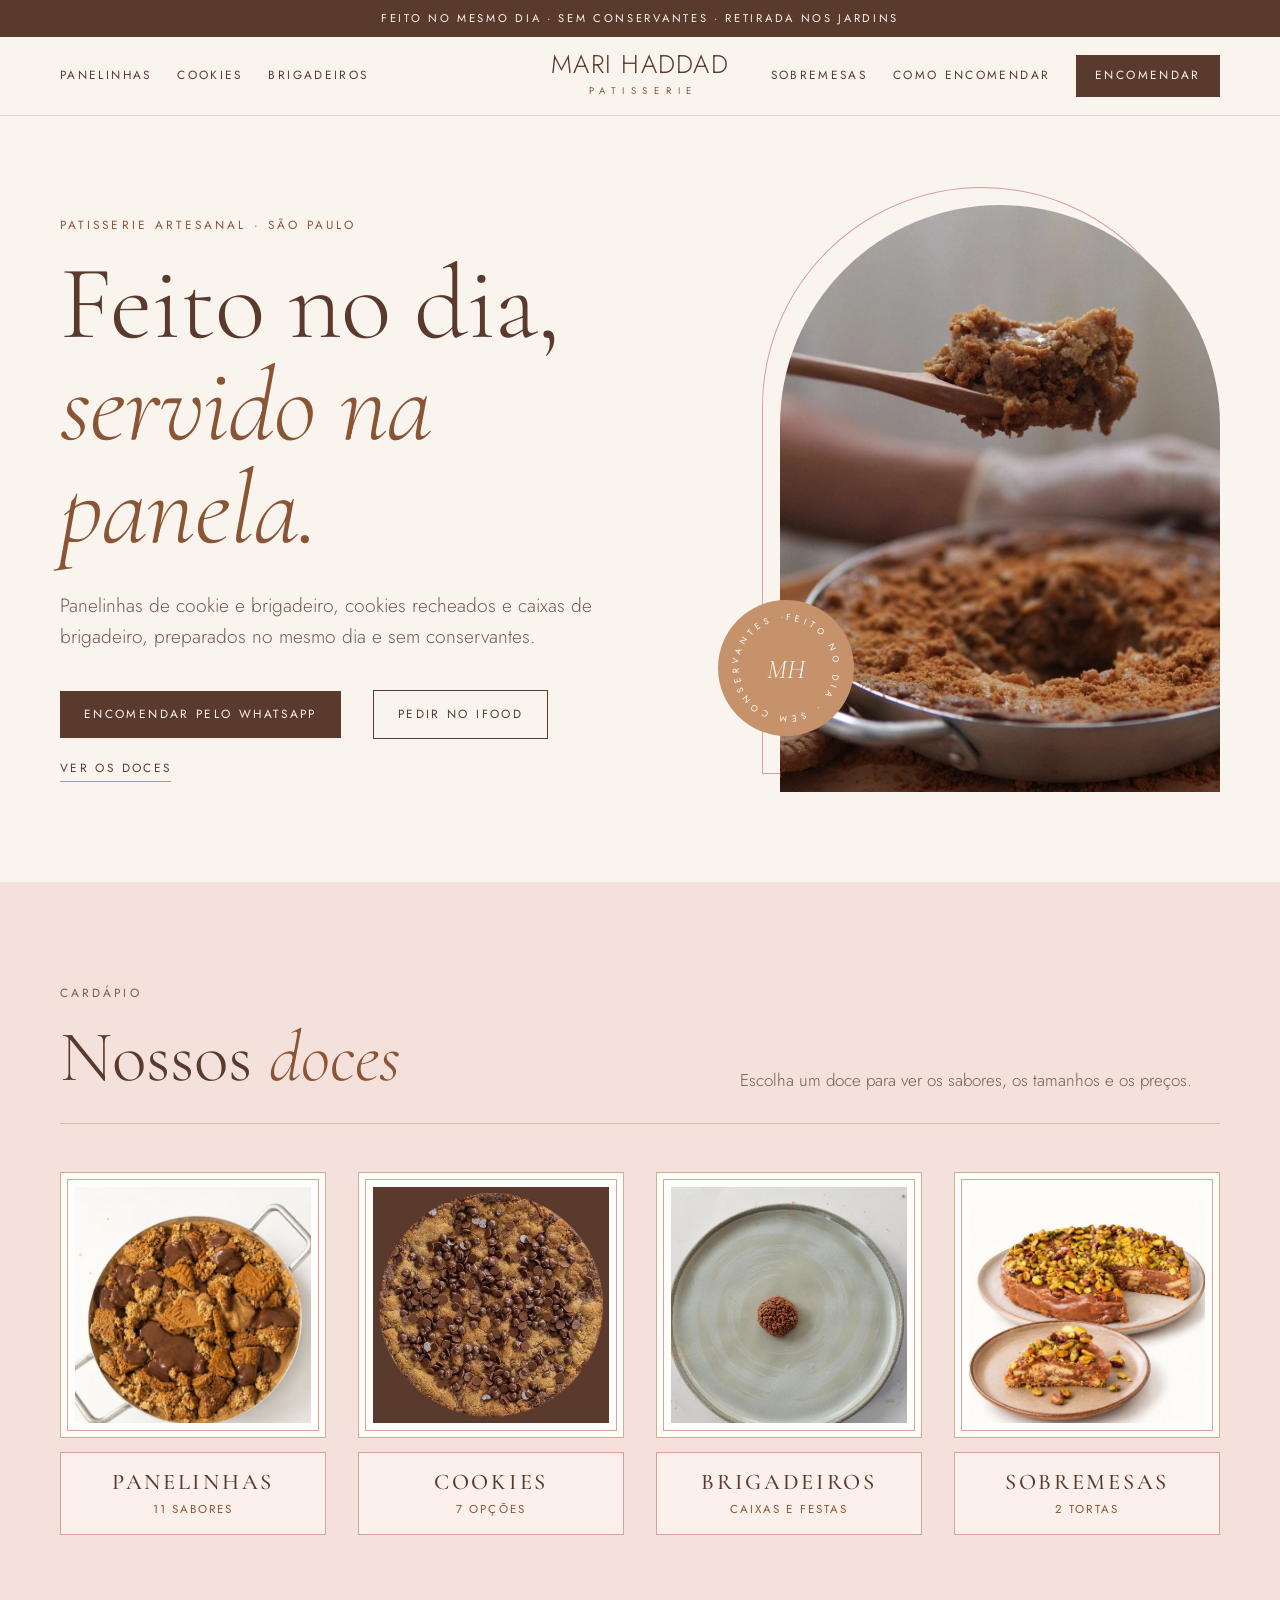
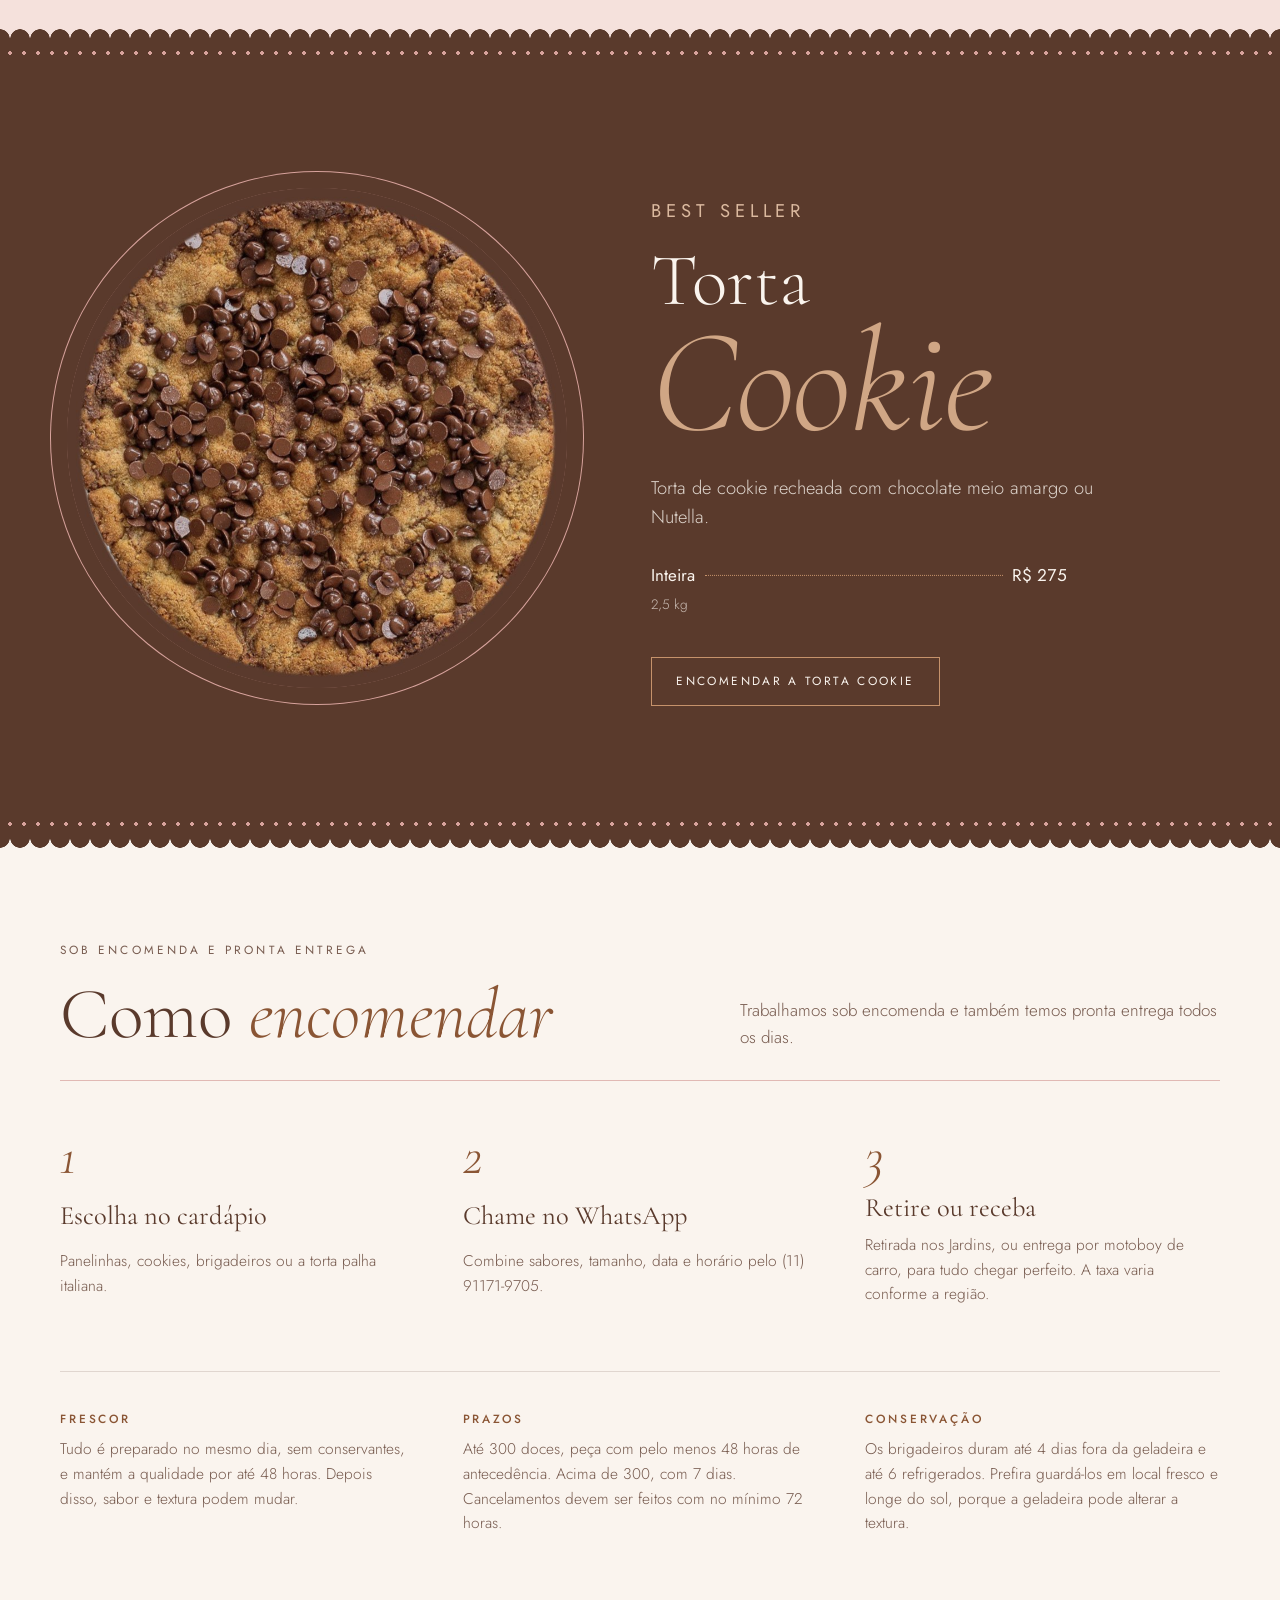
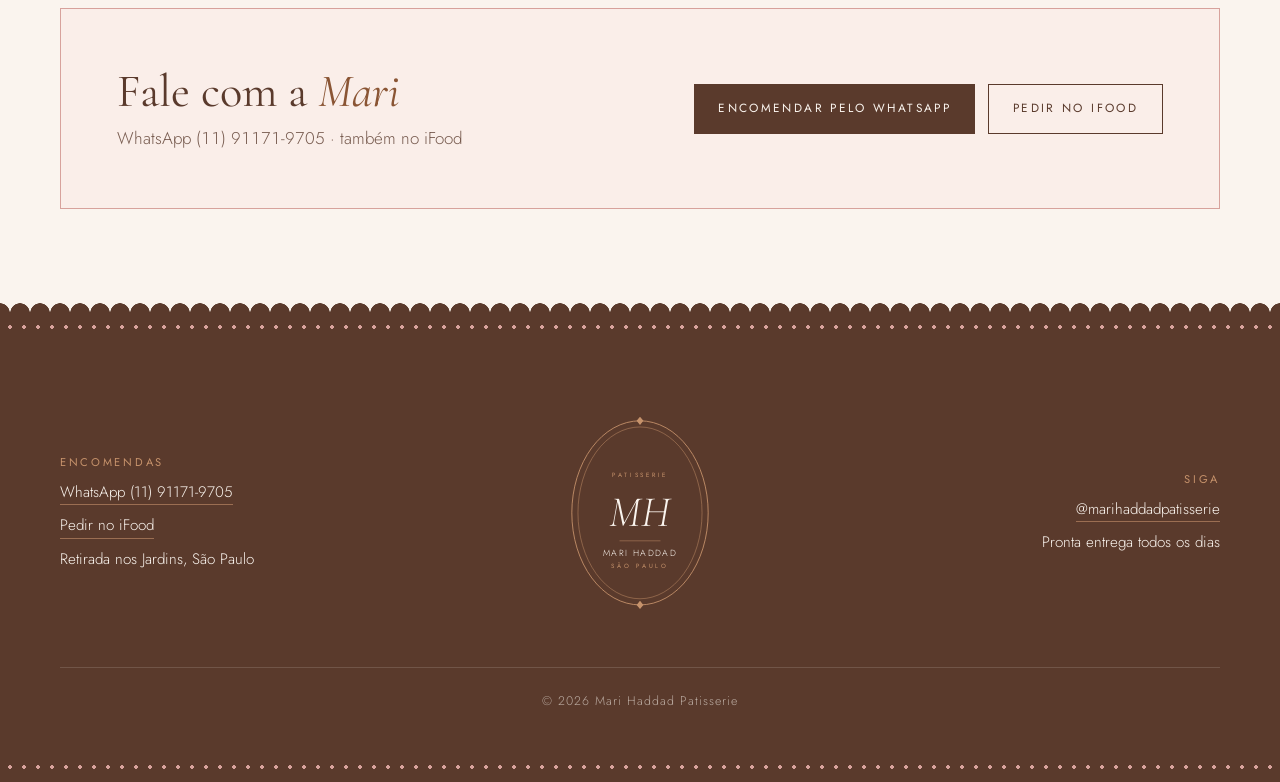
==== commit 0d341012: "Sobremesas: Torta Palha Italiana e Torta de Brigadeiro como itens separados Co-Authored-By: Claude O" ====
--- a/index.html
+++ b/index.html
@@ -20,7 +20,7 @@
 <link rel="preconnect" href="https://fonts.googleapis.com">
 <link rel="preconnect" href="https://fonts.gstatic.com" crossorigin>
 <link rel="stylesheet" href="https://fonts.googleapis.com/css2?family=Cormorant+Garamond:ital,wght@0,300;0,400;0,500;1,300;1,400&amp;family=Jost:wght@300;400;500&amp;display=swap">
-<link rel="stylesheet" href="estilo.css?v=8">
+<link rel="stylesheet" href="estilo.css?v=9">
 </head>
 <body>
 
@@ -33,9 +33,9 @@
       <span class="marca-nome">MARI HADDAD</span>
       <span class="marca-sub">PATISSERIE</span>
     </a>
-    <div class="nav nav-dir"><a href="sobremesa.html">Sobremesa</a><a href="index.html#encomendar">Como encomendar</a><a class="botao" href="https://wa.me/5511911719705?text=Ol%C3%A1%21%20Vim%20pelo%20site%20e%20gostaria%20de%20fazer%20uma%20encomenda." target="_blank" rel="noopener">Encomendar</a></div>
+    <div class="nav nav-dir"><a href="sobremesa.html">Sobremesas</a><a href="index.html#encomendar">Como encomendar</a><a class="botao" href="https://wa.me/5511911719705?text=Ol%C3%A1%21%20Vim%20pelo%20site%20e%20gostaria%20de%20fazer%20uma%20encomenda." target="_blank" rel="noopener">Encomendar</a></div>
   </div>
-  <nav class="nav-movel" aria-label="Seções"><a href="panelinhas.html">Panelinhas</a><a href="cookies.html">Cookies</a><a href="brigadeiros.html">Brigadeiros</a><a href="sobremesa.html">Sobremesa</a><a href="index.html#encomendar">Como encomendar</a></nav>
+  <nav class="nav-movel" aria-label="Seções"><a href="panelinhas.html">Panelinhas</a><a href="cookies.html">Cookies</a><a href="brigadeiros.html">Brigadeiros</a><a href="sobremesa.html">Sobremesas</a><a href="index.html#encomendar">Como encomendar</a></nav>
 </header>
 
 <main id="inicio">
@@ -86,7 +86,7 @@
         </a>
         <a class="categoria" href="sobremesa.html">
           <figure class="moldura"><span class="quadro"><img src="img/torta-palha-pistache.jpg" alt="" width="988" height="1100" loading="lazy"></span></figure>
-          <span class="rotulo-cat"><strong>Sobremesa</strong><span>Torta palha italiana</span></span>
+          <span class="rotulo-cat"><strong>Sobremesas</strong><span>2 tortas</span></span>
         </a>
       </div>
     </div>
--- a/estilo.css
+++ b/estilo.css
@@ -217,6 +217,10 @@
 .sobremesa .pontos { border-color: var(--cacau); }
 .sobremesa .nota-pe { font-size: 0.9rem; margin-top: 0.8rem; }
 .sobremesa .botao { margin-top: 2rem; }
+.tortas-grade { display: grid; grid-template-columns: repeat(2, minmax(0, 1fr)); gap: 2.6rem 1rem; max-width: 860px; }
+@media (min-width: 700px) { .tortas-grade { gap: 3rem 2.5rem; } }
+.quadro img.pos-dir { object-position: 72% 50%; }
+.sobremesa-sec .nota { color: color-mix(in srgb, var(--cacau) 80%, var(--pistache)); }
 .tortas { display: grid; gap: 2rem; }
 .versao { margin: 0; display: grid; gap: 0.8rem; }
 .versao figcaption {
